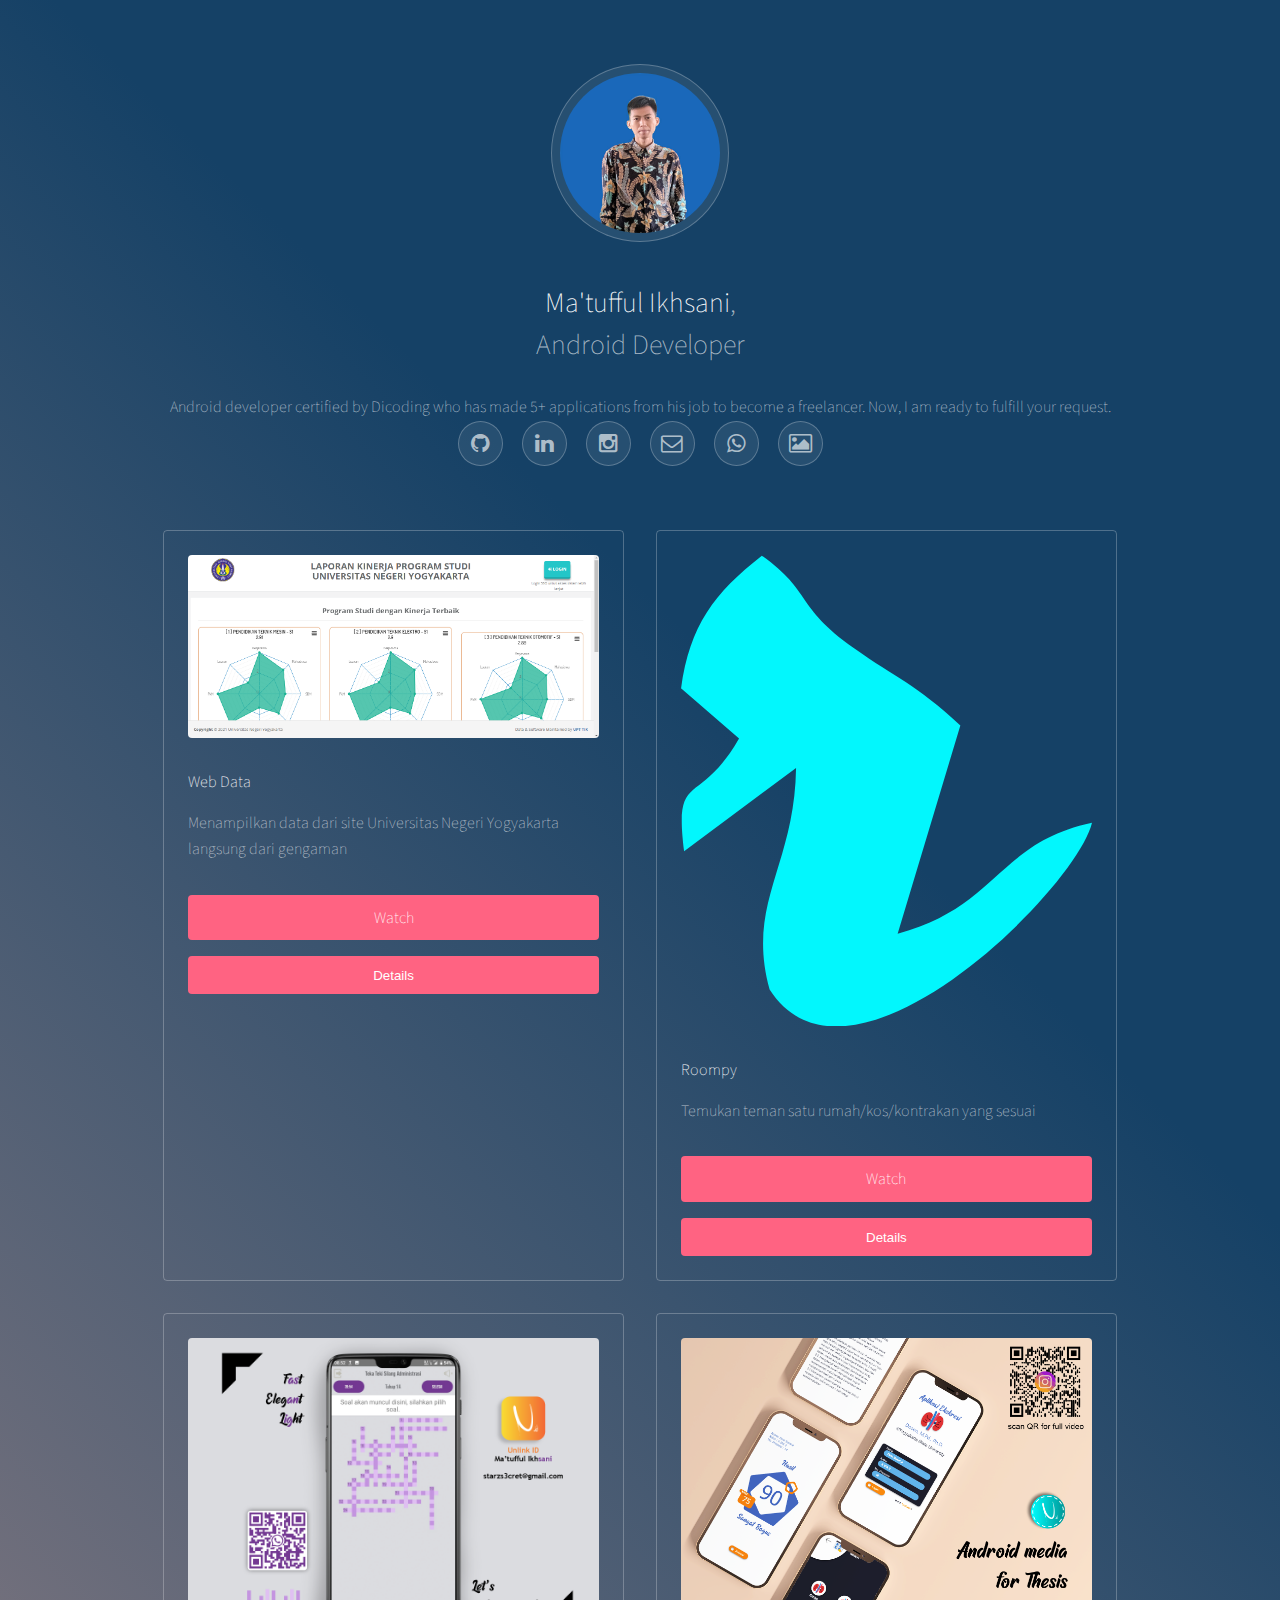
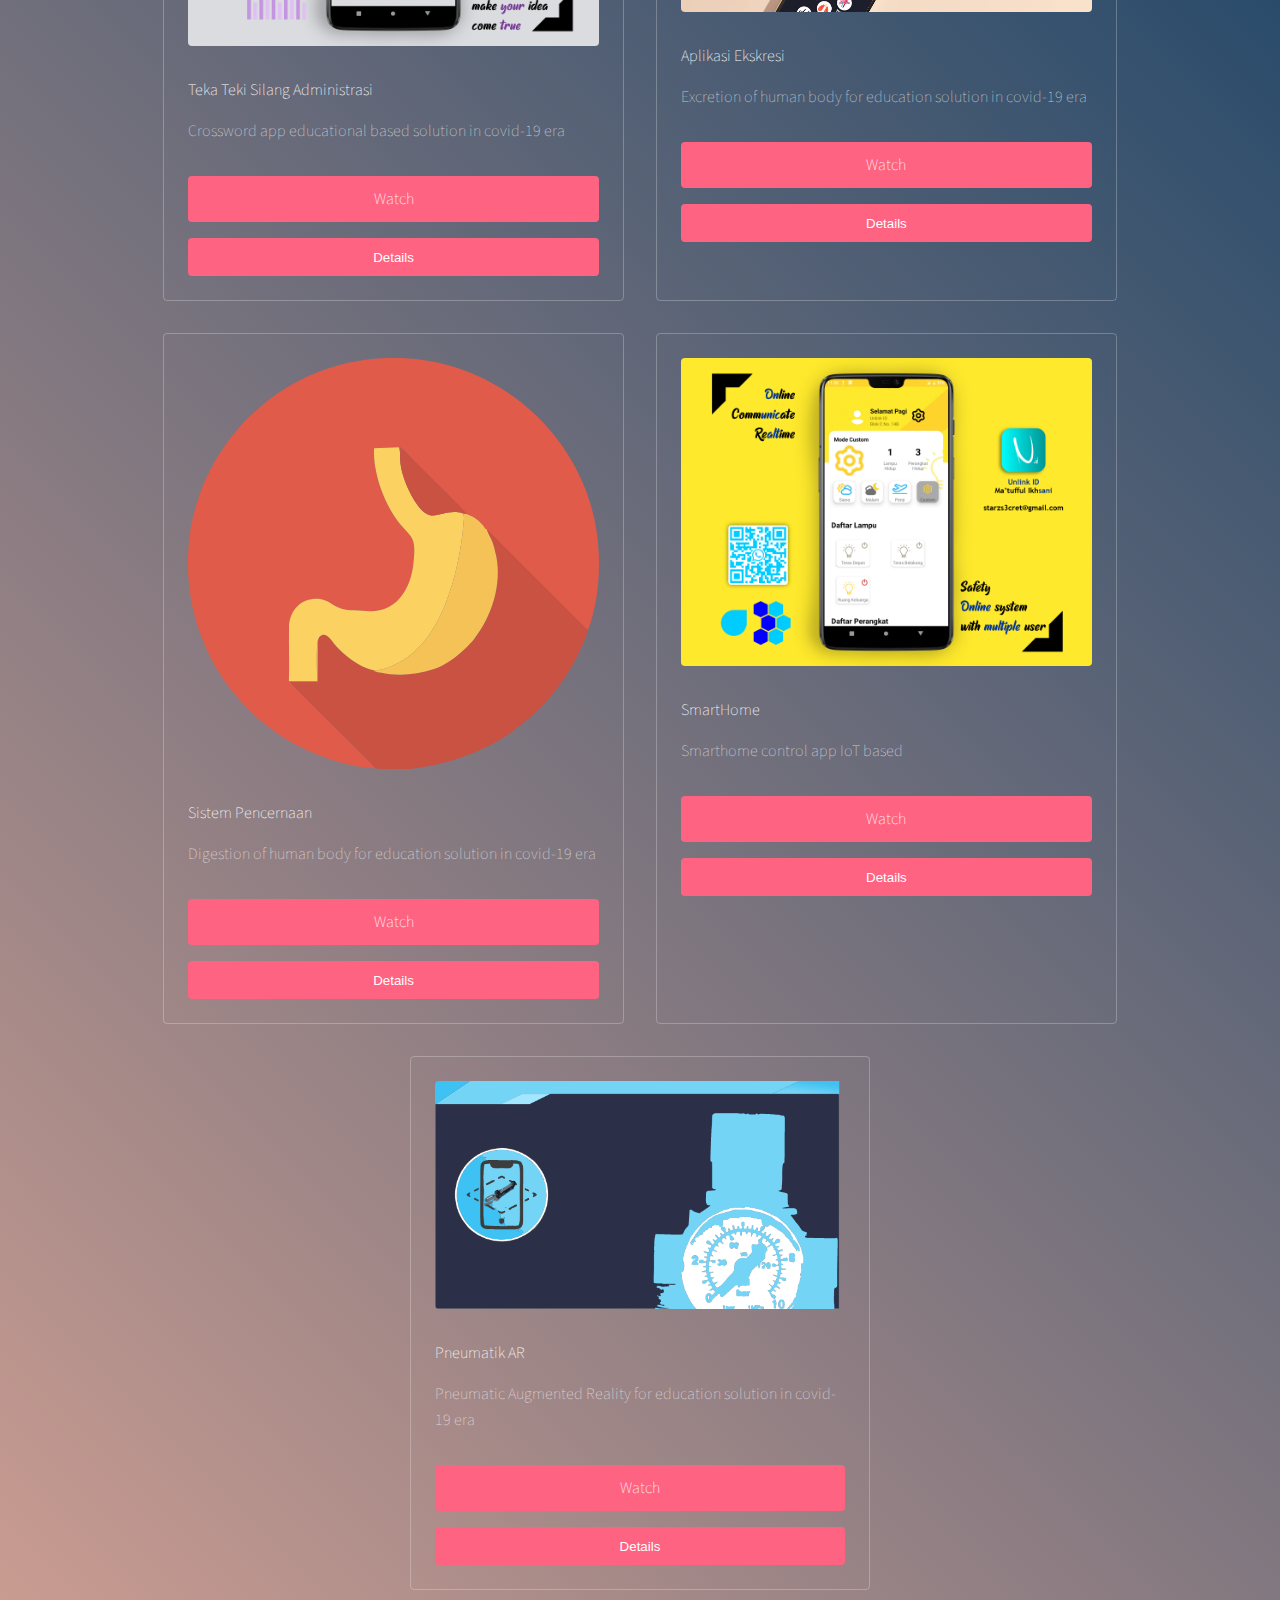
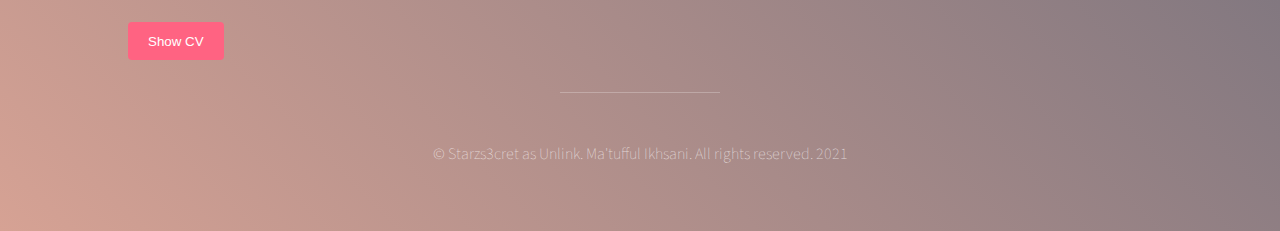
==== index.html @ 33ff6e1d "add baperekraf participation" ====
<!DOCTYPE HTML>
<!--
	Visualize by TEMPLATED
	templated.co @templatedco
	Released for free under the Creative Commons Attribution 3.0 license (templated.co/license)
-->
<html>

<head>
	<title>Ma'tufful Ikhsani as Unlink Android Developer</title>
	<meta charset="utf-8" />
	<meta name="viewport" content="width=device-width, initial-scale=1" />
	<link rel="stylesheet" href="assets/css/main.css" />
	<link rel="shortcut icon" type="image/x-icon" href="unlink.ico">
</head>

<body>

	<!-- Wrapper -->
	<div id="wrapper">

		<!-- Header -->
		<header id="header">
			<span class="avatar"><img src="images/avatar.jpg" alt="" /></span>
			<h1><strong>Ma'tufful Ikhsani</strong>, <br />Android Developer</h1>
			<p1> Android developer certified by Dicoding who has made 5+ applications
				from his job to become a freelancer.
				Now, I am ready to fulfill your request.</p1>
			<ul class="icons">
				<li><a href="https://github.com/starzs3cret" class="icon style2 fa-github"><span
							class="label">Twitter</span></a></li>
				<li><a href="https://www.linkedin.com/in/sunnyzip/" class="icon style2 fa-linkedin"><span
							class="label">Facebook</span></a></li>
				<li><a href="https://www.instagram.com/sunny.zip" class="icon style2 fa-instagram"><span
							class="label">Instagram</span></a></li>

				<li><a href="mailto:starzs3cret@gmail.com" class="icon style2 fa-envelope-o"><span
							class="label">Email</span></a></li>
				<li><a href="https://wa.me/message/HJJHJCARJ4R4P1" class="icon style2 fa-whatsapp"><span
							class="label">Whatsapp</span></a></li>
				<li><a href="#showcv" class="icon style2 fa-photo"><span class="label">CV</span></a></li>
			</ul>
		</header>

		<!-- Main -->
		<section id="main">

			<!-- Thumbnails please sort from latest first -->
			<section class="thumbnails">
				<!-- Six -->
				<div class="box">
					<a href="" class="image fit">
						<img src="apklist/images/webdata_home.png" alt="" /></a>
					<div class="inner">
						<h3>Web Data</h3>
						<p>Menampilkan data dari site Universitas Negeri Yogyakarta langsung dari gengaman
						</p>
						<a href="" class="button fit"
							data-poptrox="youtube,800x400">Watch</a>
						<button class="button fit" onclick="window.location.href='apklist/webdata.html'">Details</button>

					</div>
				</div>
				<!-- Six -->
				<div class="box">
					<a href="https://youtu.be/COoqGJcqcqs" class="image fit">
						<img src="apklist/images/roompy.svg" alt="" /></a>
					<div class="inner">
						<h3>Roompy</h3>
						<p>Temukan teman satu rumah/kos/kontrakan yang sesuai
						</p>
						<a href="https://youtu.be/COoqGJcqcqs" class="button fit"
							data-poptrox="youtube,800x400">Watch</a>
						<button class="button fit" onclick="window.location.href='apklist/roompy.html'">Details</button>

					</div>
				</div>
				<!-- One -->
				<div class="box">
					<a href="https://youtu.be/KKBUJ5gC-4s" class="image fit">
						<img src="apklist/images/tts01.png" alt="" /></a>
					<div class="inner">
						<h3>Teka Teki Silang Administrasi</h3>
						<p>Crossword app educational based
							solution in covid-19 era</p>
						<a href="https://youtu.be/KKBUJ5gC-4s" class="button fit"
							data-poptrox="youtube,800x400">Watch</a>
						<button class="button fit"
							onclick="window.location.href='apklist/tekatekisilang.html'">Details</button>

					</div>
				</div>
				<!-- Two -->
				<div class="box">
					<a href="https://youtu.be/PyaurBL5FdQ" class="image fit">
						<img src="apklist/images/gig_thesis1.png" alt="" /></a>
					<div class="inner">
						<h3>Aplikasi Ekskresi</h3>
						<p>Excretion of human body for education
							solution in covid-19 era</p>
						<a href="https://youtu.be/PyaurBL5FdQ" class="button fit"
							data-poptrox="youtube,800x400">Watch</a>
						<button class="button fit"
							onclick="window.location.href='apklist/eksresi.html'">Details</button>

					</div>
				</div>
				<!-- Three -->
				<div class="box">
					<a href="https://youtu.be/znIucYWxmKU" class="image fit">
						<img src="apklist/images/s1.svg" alt="" /></a>
					<div class="inner">
						<h3>Sistem Pencernaan</h3>
						<p>Digestion of human body for education
							solution in covid-19 era</p>
						<a href="https://youtu.be/znIucYWxmKU" class="button fit"
							data-poptrox="youtube,800x400">Watch</a>
						<button class="button fit"
							onclick="window.location.href='apklist/digestion.html'">Details</button>

					</div>
				</div>
				<!-- Four -->
				<div class="box">
					<a href="https://youtu.be/qBLRXJDkE-4" class="image fit">
						<img src="apklist/images/GIG_fiver3.png" alt="" /></a>
					<div class="inner">
						<h3>SmartHome</h3>
						<p>Smarthome control app IoT based
						</p>
						<a href="https://youtu.be/qBLRXJDkE-4" class="button fit"
							data-poptrox="youtube,800x400">Watch</a>
						<button class="button fit"
							onclick="window.location.href='apklist/smarthome.html'">Details</button>

					</div>
				</div>
				<!-- Five -->
				<div class="box">
					<a href="https://youtu.be/COoqGJcqcqs" class="image fit">
						<img src="apklist/images/player.png" alt="" /></a>
					<div class="inner">
						<h3>Pneumatik AR</h3>
						<p>Pneumatic Augmented Reality for education
							solution in covid-19 era
						</p>
						<a href="https://youtu.be/COoqGJcqcqs" class="button fit"
							data-poptrox="youtube,800x400">Watch</a>
						<button class="button fit"
							onclick="window.location.href='apklist/pneumatikar.html'">Details</button>

					</div>
				</div>
				


			</section>




			<!-- cv -->
			<section>


				<button id="showcv" style="align-self: center;" onclick="myFunction()">Show CV</button>


				<div class="box" id="myDIV" style="display: none;">
					<h3>Resume/CV</h3>
					<a href="images/sertifikat/cv_old_paper3.1.jpg" class="image fit">
						<img src="images/sertifikat/cv_old_paper3.1.jpg" alt="" /></a>
					<h3>Certificate Android Developer</h3>
					<section class="thumbnails">
						<div class="box">
							<a href="images/sertifikat/sertifikat2.jpg" class="image fit">
								<img src="images/sertifikat/sertifikat2.jpg" alt="" /></a>
						</div>
						<div class="box">
							<a href="images/sertifikat/sertifikat1.jpg" class="image fit">
								<img src="images/sertifikat/sertifikat1.jpg" alt="" /></a>
						</div>
						<div class="box">
							<a href="images/sertifikat/sertifikat_course_135_514585_150121144347.jpg" class="image fit">
								<img src="images/sertifikat/sertifikat_course_135_514585_150121144347.jpg" alt="" /></a>
						</div>
					</section>
					<h3>Certificate Data Analysis</h3>
					<section class="thumbnails">

						<div class="box">
							<a href="images/sertifikat/certificate-DQLABDTWP1QTFHVH.jpg" class="image fit">
								<img src="images/sertifikat/certificate-DQLABDTWP1QTFHVH.jpg" alt="" /></a>
						</div>
						<div class="box">
							<a href="images/sertifikat/certificate-DQLABDVIZ2DIGQGK.jpg" class="image fit">
								<img src="images/sertifikat/certificate-DQLABDVIZ2DIGQGK.jpg" alt="" /></a>
						</div>
						<div class="box">
							<a href="images/sertifikat/certificate-DQLABDVIZ2TBSNMS.jpg" class="image fit">
								<img src="images/sertifikat/certificate-DQLABDVIZ2TBSNMS.jpg" alt="" /></a>
						</div>
						<div class="box">
							<a href="images/sertifikat/certificate-DQLABDVIZ2VDSAPF.jpg" class="image fit">
								<img src="images/sertifikat/certificate-DQLABDVIZ2VDSAPF.jpg" alt="" /></a>
						</div>
						<div class="box">
							<a href="images/sertifikat/certificate-DQLABINTP1DPKVPA.jpg" class="image fit">
								<img src="images/sertifikat/certificate-DQLABINTP1DPKVPA.jpg" alt="" /></a>
						</div>
						<div class="box">
							<a href="images/sertifikat/certificate-DQLABINTP1EAAKLP.jpg" class="image fit">
								<img src="images/sertifikat/certificate-DQLABINTP1EAAKLP.jpg" alt="" /></a>
						</div>
						<div class="box">
							<a href="images/sertifikat/certificate-DQLABINTP1GAOEQC.jpg" class="image fit">
								<img src="images/sertifikat/certificate-DQLABINTP1GAOEQC.jpg" alt="" /></a>
						</div>
						<div class="box">
							<a href="images/sertifikat/certificate-DQLABINTP1HUKRJC.jpg" class="image fit">
								<img src="images/sertifikat/certificate-DQLABINTP1HUKRJC.jpg" alt="" /></a>
						</div>
						<div class="box">
							<a href="images/sertifikat/certificate-DQLABINTP1IISCCI.jpg" class="image fit">
								<img src="images/sertifikat/certificate-DQLABINTP1IISCCI.jpg" alt="" /></a>
						</div>
						<div class="box">
							<a href="images/sertifikat/certificate-DQLABINTP1STEIWC.jpg" class="image fit">
								<img src="images/sertifikat/certificate-DQLABINTP1STEIWC.jpg" alt="" /></a>
						</div>
						<div class="box">
							<a href="images/sertifikat/certificate-DQLABINTP1SVGRNT.jpg" class="image fit">
								<img src="images/sertifikat/certificate-DQLABINTP1SVGRNT.jpg" alt="" /></a>
						</div>

					</section>
					<h3>Another Certificate</h3>
					<section class="thumbnails">
						<div class="box">
							<a href="images/sertifikat/sertifikat_course_86_514585_040320004842.jpg" class="image fit">
								<img src="images/sertifikat/sertifikat_course_86_514585_040320004842.jpg" alt="" /></a>
						</div>
						<div class="box">
							<a href="images/sertifikat/Certificate NDSC Beginner _2208-2208.jpg" class="image fit">
							<img src="images/sertifikat/Certificate NDSC Beginner _2208-2208.jpg" alt="" /></a>
						</div>
						<div class="box">
							<a href="images/sertifikat/Baparekraf Developer Day 2021 Certificate.jpg" class="image fit">
							<img src="images/sertifikat/Baparekraf Developer Day 2021 Certificate.jpg" alt="" /></a>
						</div>
					</section>
				</div>
			</section>


		</section>
		
		<!-- Footer -->
		<footer id="footer">
			<p>&copy; Starzs3cret as Unlink. Ma'tufful Ikhsani. All rights reserved. 2021</p>
		</footer>

	</div>

	<!-- Scripts -->
	<script src="assets/js/jquery.min.js"></script>
	<script src="assets/js/jquery.poptrox.min.js"></script>
	<script src="assets/js/skel.min.js"></script>
	<script src="assets/js/main.js"></script>

</body>

</html>
---- assets/css/main.css ----
@charset "UTF-8";
@import url(font-awesome.min.css);
@import url("http://fonts.googleapis.com/css?family=Source+Sans+Pro:200");

/*
	Visualize by TEMPLATED
	templated.co @templatedco
	Released for free under the Creative Commons Attribution 3.0 license (templated.co/license)
*/

/* Reset */

	html, body, div, span, applet, object, iframe, h1, h2, h3, h4, h5, h6, p, blockquote, pre, a, abbr, acronym, address, big, cite, code, del, dfn, em, img, ins, kbd, q, s, samp, small, strike, strong, sub, sup, tt, var, b, u, i, center, dl, dt, dd, ol, ul, li, fieldset, form, label, legend, table, caption, tbody, tfoot, thead, tr, th, td, article, aside, canvas, details, embed, figure, figcaption, footer, header, hgroup, menu, nav, output, ruby, section, summary, time, mark, audio, video {
		margin: 0;
		padding: 0;
		border: 0;
		font-size: 100%;
		font: inherit;
		vertical-align: baseline;
	}

	article, aside, details, figcaption, figure, footer, header, hgroup, menu, nav, section {
		display: block;
	}

	body {
		line-height: 1;
	}

	ol, ul {
		list-style: none;
	}

	blockquote, q {
		quotes: none;
	}

	blockquote:before, blockquote:after, q:before, q:after {
		content: '';
		content: none;
	}

	table {
		border-collapse: collapse;
		border-spacing: 0;
	}

	body {
		-webkit-text-size-adjust: none;
	}

/* Box Model */

	*, *:before, *:after {
		-moz-box-sizing: border-box;
		-webkit-box-sizing: border-box;
		box-sizing: border-box;
	}

/* Grid */

	.row {
		border-bottom: solid 1px transparent;
		-moz-box-sizing: border-box;
		-webkit-box-sizing: border-box;
		box-sizing: border-box;
	}

	.row > * {
		float: left;
		-moz-box-sizing: border-box;
		-webkit-box-sizing: border-box;
		box-sizing: border-box;
	}

	.row:after, .row:before {
		content: '';
		display: block;
		clear: both;
		height: 0;
	}

	.row.uniform > * > :first-child {
		margin-top: 0;
	}

	.row.uniform > * > :last-child {
		margin-bottom: 0;
	}

	.row.\30 \25 > * {
		padding: 0 0 0 0em;
	}

	.row.\30 \25 {
		margin: 0 0 -1px 0em;
	}

	.row.uniform.\30 \25 > * {
		padding: 0em 0 0 0em;
	}

	.row.uniform.\30 \25 {
		margin: 0em 0 -1px 0em;
	}

	.row > * {
		padding: 0 0 0 2em;
	}

	.row {
		margin: 0 0 -1px -2em;
	}

	.row.uniform > * {
		padding: 2em 0 0 2em;
	}

	.row.uniform {
		margin: -2em 0 -1px -2em;
	}

	.row.\32 00\25 > * {
		padding: 0 0 0 4em;
	}

	.row.\32 00\25 {
		margin: 0 0 -1px -4em;
	}

	.row.uniform.\32 00\25 > * {
		padding: 4em 0 0 4em;
	}

	.row.uniform.\32 00\25 {
		margin: -4em 0 -1px -4em;
	}

	.row.\31 50\25 > * {
		padding: 0 0 0 3em;
	}

	.row.\31 50\25 {
		margin: 0 0 -1px -3em;
	}

	.row.uniform.\31 50\25 > * {
		padding: 3em 0 0 3em;
	}

	.row.uniform.\31 50\25 {
		margin: -3em 0 -1px -3em;
	}

	.row.\35 0\25 > * {
		padding: 0 0 0 1em;
	}

	.row.\35 0\25 {
		margin: 0 0 -1px -1em;
	}

	.row.uniform.\35 0\25 > * {
		padding: 1em 0 0 1em;
	}

	.row.uniform.\35 0\25 {
		margin: -1em 0 -1px -1em;
	}

	.row.\32 5\25 > * {
		padding: 0 0 0 0.5em;
	}

	.row.\32 5\25 {
		margin: 0 0 -1px -0.5em;
	}

	.row.uniform.\32 5\25 > * {
		padding: 0.5em 0 0 0.5em;
	}

	.row.uniform.\32 5\25 {
		margin: -0.5em 0 -1px -0.5em;
	}

	.\31 2u, .\31 2u\24 {
		width: 100%;
		clear: none;
		margin-left: 0;
	}

	.\31 1u, .\31 1u\24 {
		width: 91.6666666667%;
		clear: none;
		margin-left: 0;
	}

	.\31 0u, .\31 0u\24 {
		width: 83.3333333333%;
		clear: none;
		margin-left: 0;
	}

	.\39 u, .\39 u\24 {
		width: 75%;
		clear: none;
		margin-left: 0;
	}

	.\38 u, .\38 u\24 {
		width: 66.6666666667%;
		clear: none;
		margin-left: 0;
	}

	.\37 u, .\37 u\24 {
		width: 58.3333333333%;
		clear: none;
		margin-left: 0;
	}

	.\36 u, .\36 u\24 {
		width: 50%;
		clear: none;
		margin-left: 0;
	}

	.\35 u, .\35 u\24 {
		width: 41.6666666667%;
		clear: none;
		margin-left: 0;
	}

	.\34 u, .\34 u\24 {
		width: 33.3333333333%;
		clear: none;
		margin-left: 0;
	}

	.\33 u, .\33 u\24 {
		width: 25%;
		clear: none;
		margin-left: 0;
	}

	.\32 u, .\32 u\24 {
		width: 16.6666666667%;
		clear: none;
		margin-left: 0;
	}

	.\31 u, .\31 u\24 {
		width: 8.3333333333%;
		clear: none;
		margin-left: 0;
	}

	.\31 2u\24 + *,
	.\31 1u\24 + *,
	.\31 0u\24 + *,
	.\39 u\24 + *,
	.\38 u\24 + *,
	.\37 u\24 + *,
	.\36 u\24 + *,
	.\35 u\24 + *,
	.\34 u\24 + *,
	.\33 u\24 + *,
	.\32 u\24 + *,
	.\31 u\24 + * {
		clear: left;
	}

	.\-11u {
		margin-left: 91.66667%;
	}

	.\-10u {
		margin-left: 83.33333%;
	}

	.\-9u {
		margin-left: 75%;
	}

	.\-8u {
		margin-left: 66.66667%;
	}

	.\-7u {
		margin-left: 58.33333%;
	}

	.\-6u {
		margin-left: 50%;
	}

	.\-5u {
		margin-left: 41.66667%;
	}

	.\-4u {
		margin-left: 33.33333%;
	}

	.\-3u {
		margin-left: 25%;
	}

	.\-2u {
		margin-left: 16.66667%;
	}

	.\-1u {
		margin-left: 8.33333%;
	}

	@media screen and (max-width: 1680px) {

		.row > * {
			padding: 0 0 0 2em;
		}

		.row {
			margin: 0 0 -1px -2em;
		}

		.row.uniform > * {
			padding: 2em 0 0 2em;
		}

		.row.uniform {
			margin: -2em 0 -1px -2em;
		}

		.row.\32 00\25 > * {
			padding: 0 0 0 4em;
		}

		.row.\32 00\25 {
			margin: 0 0 -1px -4em;
		}

		.row.uniform.\32 00\25 > * {
			padding: 4em 0 0 4em;
		}

		.row.uniform.\32 00\25 {
			margin: -4em 0 -1px -4em;
		}

		.row.\31 50\25 > * {
			padding: 0 0 0 3em;
		}

		.row.\31 50\25 {
			margin: 0 0 -1px -3em;
		}

		.row.uniform.\31 50\25 > * {
			padding: 3em 0 0 3em;
		}

		.row.uniform.\31 50\25 {
			margin: -3em 0 -1px -3em;
		}

		.row.\35 0\25 > * {
			padding: 0 0 0 1em;
		}

		.row.\35 0\25 {
			margin: 0 0 -1px -1em;
		}

		.row.uniform.\35 0\25 > * {
			padding: 1em 0 0 1em;
		}

		.row.uniform.\35 0\25 {
			margin: -1em 0 -1px -1em;
		}

		.row.\32 5\25 > * {
			padding: 0 0 0 0.5em;
		}

		.row.\32 5\25 {
			margin: 0 0 -1px -0.5em;
		}

		.row.uniform.\32 5\25 > * {
			padding: 0.5em 0 0 0.5em;
		}

		.row.uniform.\32 5\25 {
			margin: -0.5em 0 -1px -0.5em;
		}

		.\31 2u\28xlarge\29, .\31 2u\24\28xlarge\29 {
			width: 100%;
			clear: none;
			margin-left: 0;
		}

		.\31 1u\28xlarge\29, .\31 1u\24\28xlarge\29 {
			width: 91.6666666667%;
			clear: none;
			margin-left: 0;
		}

		.\31 0u\28xlarge\29, .\31 0u\24\28xlarge\29 {
			width: 83.3333333333%;
			clear: none;
			margin-left: 0;
		}

		.\39 u\28xlarge\29, .\39 u\24\28xlarge\29 {
			width: 75%;
			clear: none;
			margin-left: 0;
		}

		.\38 u\28xlarge\29, .\38 u\24\28xlarge\29 {
			width: 66.6666666667%;
			clear: none;
			margin-left: 0;
		}

		.\37 u\28xlarge\29, .\37 u\24\28xlarge\29 {
			width: 58.3333333333%;
			clear: none;
			margin-left: 0;
		}

		.\36 u\28xlarge\29, .\36 u\24\28xlarge\29 {
			width: 50%;
			clear: none;
			margin-left: 0;
		}

		.\35 u\28xlarge\29, .\35 u\24\28xlarge\29 {
			width: 41.6666666667%;
			clear: none;
			margin-left: 0;
		}

		.\34 u\28xlarge\29, .\34 u\24\28xlarge\29 {
			width: 33.3333333333%;
			clear: none;
			margin-left: 0;
		}

		.\33 u\28xlarge\29, .\33 u\24\28xlarge\29 {
			width: 25%;
			clear: none;
			margin-left: 0;
		}

		.\32 u\28xlarge\29, .\32 u\24\28xlarge\29 {
			width: 16.6666666667%;
			clear: none;
			margin-left: 0;
		}

		.\31 u\28xlarge\29, .\31 u\24\28xlarge\29 {
			width: 8.3333333333%;
			clear: none;
			margin-left: 0;
		}

		.\31 2u\24\28xlarge\29 + *,
		.\31 1u\24\28xlarge\29 + *,
		.\31 0u\24\28xlarge\29 + *,
		.\39 u\24\28xlarge\29 + *,
		.\38 u\24\28xlarge\29 + *,
		.\37 u\24\28xlarge\29 + *,
		.\36 u\24\28xlarge\29 + *,
		.\35 u\24\28xlarge\29 + *,
		.\34 u\24\28xlarge\29 + *,
		.\33 u\24\28xlarge\29 + *,
		.\32 u\24\28xlarge\29 + *,
		.\31 u\24\28xlarge\29 + * {
			clear: left;
		}

		.\-11u\28xlarge\29 {
			margin-left: 91.66667%;
		}

		.\-10u\28xlarge\29 {
			margin-left: 83.33333%;
		}

		.\-9u\28xlarge\29 {
			margin-left: 75%;
		}

		.\-8u\28xlarge\29 {
			margin-left: 66.66667%;
		}

		.\-7u\28xlarge\29 {
			margin-left: 58.33333%;
		}

		.\-6u\28xlarge\29 {
			margin-left: 50%;
		}

		.\-5u\28xlarge\29 {
			margin-left: 41.66667%;
		}

		.\-4u\28xlarge\29 {
			margin-left: 33.33333%;
		}

		.\-3u\28xlarge\29 {
			margin-left: 25%;
		}

		.\-2u\28xlarge\29 {
			margin-left: 16.66667%;
		}

		.\-1u\28xlarge\29 {
			margin-left: 8.33333%;
		}

	}

	@media screen and (max-width: 1280px) {

		.row > * {
			padding: 0 0 0 2em;
		}

		.row {
			margin: 0 0 -1px -2em;
		}

		.row.uniform > * {
			padding: 2em 0 0 2em;
		}

		.row.uniform {
			margin: -2em 0 -1px -2em;
		}

		.row.\32 00\25 > * {
			padding: 0 0 0 4em;
		}

		.row.\32 00\25 {
			margin: 0 0 -1px -4em;
		}

		.row.uniform.\32 00\25 > * {
			padding: 4em 0 0 4em;
		}

		.row.uniform.\32 00\25 {
			margin: -4em 0 -1px -4em;
		}

		.row.\31 50\25 > * {
			padding: 0 0 0 3em;
		}

		.row.\31 50\25 {
			margin: 0 0 -1px -3em;
		}

		.row.uniform.\31 50\25 > * {
			padding: 3em 0 0 3em;
		}

		.row.uniform.\31 50\25 {
			margin: -3em 0 -1px -3em;
		}

		.row.\35 0\25 > * {
			padding: 0 0 0 1em;
		}

		.row.\35 0\25 {
			margin: 0 0 -1px -1em;
		}

		.row.uniform.\35 0\25 > * {
			padding: 1em 0 0 1em;
		}

		.row.uniform.\35 0\25 {
			margin: -1em 0 -1px -1em;
		}

		.row.\32 5\25 > * {
			padding: 0 0 0 0.5em;
		}

		.row.\32 5\25 {
			margin: 0 0 -1px -0.5em;
		}

		.row.uniform.\32 5\25 > * {
			padding: 0.5em 0 0 0.5em;
		}

		.row.uniform.\32 5\25 {
			margin: -0.5em 0 -1px -0.5em;
		}

		.\31 2u\28large\29, .\31 2u\24\28large\29 {
			width: 100%;
			clear: none;
			margin-left: 0;
		}

		.\31 1u\28large\29, .\31 1u\24\28large\29 {
			width: 91.6666666667%;
			clear: none;
			margin-left: 0;
		}

		.\31 0u\28large\29, .\31 0u\24\28large\29 {
			width: 83.3333333333%;
			clear: none;
			margin-left: 0;
		}

		.\39 u\28large\29, .\39 u\24\28large\29 {
			width: 75%;
			clear: none;
			margin-left: 0;
		}

		.\38 u\28large\29, .\38 u\24\28large\29 {
			width: 66.6666666667%;
			clear: none;
			margin-left: 0;
		}

		.\37 u\28large\29, .\37 u\24\28large\29 {
			width: 58.3333333333%;
			clear: none;
			margin-left: 0;
		}

		.\36 u\28large\29, .\36 u\24\28large\29 {
			width: 50%;
			clear: none;
			margin-left: 0;
		}

		.\35 u\28large\29, .\35 u\24\28large\29 {
			width: 41.6666666667%;
			clear: none;
			margin-left: 0;
		}

		.\34 u\28large\29, .\34 u\24\28large\29 {
			width: 33.3333333333%;
			clear: none;
			margin-left: 0;
		}

		.\33 u\28large\29, .\33 u\24\28large\29 {
			width: 25%;
			clear: none;
			margin-left: 0;
		}

		.\32 u\28large\29, .\32 u\24\28large\29 {
			width: 16.6666666667%;
			clear: none;
			margin-left: 0;
		}

		.\31 u\28large\29, .\31 u\24\28large\29 {
			width: 8.3333333333%;
			clear: none;
			margin-left: 0;
		}

		.\31 2u\24\28large\29 + *,
		.\31 1u\24\28large\29 + *,
		.\31 0u\24\28large\29 + *,
		.\39 u\24\28large\29 + *,
		.\38 u\24\28large\29 + *,
		.\37 u\24\28large\29 + *,
		.\36 u\24\28large\29 + *,
		.\35 u\24\28large\29 + *,
		.\34 u\24\28large\29 + *,
		.\33 u\24\28large\29 + *,
		.\32 u\24\28large\29 + *,
		.\31 u\24\28large\29 + * {
			clear: left;
		}

		.\-11u\28large\29 {
			margin-left: 91.66667%;
		}

		.\-10u\28large\29 {
			margin-left: 83.33333%;
		}

		.\-9u\28large\29 {
			margin-left: 75%;
		}

		.\-8u\28large\29 {
			margin-left: 66.66667%;
		}

		.\-7u\28large\29 {
			margin-left: 58.33333%;
		}

		.\-6u\28large\29 {
			margin-left: 50%;
		}

		.\-5u\28large\29 {
			margin-left: 41.66667%;
		}

		.\-4u\28large\29 {
			margin-left: 33.33333%;
		}

		.\-3u\28large\29 {
			margin-left: 25%;
		}

		.\-2u\28large\29 {
			margin-left: 16.66667%;
		}

		.\-1u\28large\29 {
			margin-left: 8.33333%;
		}

	}

	@media screen and (max-width: 980px) {

		.row > * {
			padding: 0 0 0 2em;
		}

		.row {
			margin: 0 0 -1px -2em;
		}

		.row.uniform > * {
			padding: 2em 0 0 2em;
		}

		.row.uniform {
			margin: -2em 0 -1px -2em;
		}

		.row.\32 00\25 > * {
			padding: 0 0 0 4em;
		}

		.row.\32 00\25 {
			margin: 0 0 -1px -4em;
		}

		.row.uniform.\32 00\25 > * {
			padding: 4em 0 0 4em;
		}

		.row.uniform.\32 00\25 {
			margin: -4em 0 -1px -4em;
		}

		.row.\31 50\25 > * {
			padding: 0 0 0 3em;
		}

		.row.\31 50\25 {
			margin: 0 0 -1px -3em;
		}

		.row.uniform.\31 50\25 > * {
			padding: 3em 0 0 3em;
		}

		.row.uniform.\31 50\25 {
			margin: -3em 0 -1px -3em;
		}

		.row.\35 0\25 > * {
			padding: 0 0 0 1em;
		}

		.row.\35 0\25 {
			margin: 0 0 -1px -1em;
		}

		.row.uniform.\35 0\25 > * {
			padding: 1em 0 0 1em;
		}

		.row.uniform.\35 0\25 {
			margin: -1em 0 -1px -1em;
		}

		.row.\32 5\25 > * {
			padding: 0 0 0 0.5em;
		}

		.row.\32 5\25 {
			margin: 0 0 -1px -0.5em;
		}

		.row.uniform.\32 5\25 > * {
			padding: 0.5em 0 0 0.5em;
		}

		.row.uniform.\32 5\25 {
			margin: -0.5em 0 -1px -0.5em;
		}

		.\31 2u\28medium\29, .\31 2u\24\28medium\29 {
			width: 100%;
			clear: none;
			margin-left: 0;
		}

		.\31 1u\28medium\29, .\31 1u\24\28medium\29 {
			width: 91.6666666667%;
			clear: none;
			margin-left: 0;
		}

		.\31 0u\28medium\29, .\31 0u\24\28medium\29 {
			width: 83.3333333333%;
			clear: none;
			margin-left: 0;
		}

		.\39 u\28medium\29, .\39 u\24\28medium\29 {
			width: 75%;
			clear: none;
			margin-left: 0;
		}

		.\38 u\28medium\29, .\38 u\24\28medium\29 {
			width: 66.6666666667%;
			clear: none;
			margin-left: 0;
		}

		.\37 u\28medium\29, .\37 u\24\28medium\29 {
			width: 58.3333333333%;
			clear: none;
			margin-left: 0;
		}

		.\36 u\28medium\29, .\36 u\24\28medium\29 {
			width: 50%;
			clear: none;
			margin-left: 0;
		}

		.\35 u\28medium\29, .\35 u\24\28medium\29 {
			width: 41.6666666667%;
			clear: none;
			margin-left: 0;
		}

		.\34 u\28medium\29, .\34 u\24\28medium\29 {
			width: 33.3333333333%;
			clear: none;
			margin-left: 0;
		}

		.\33 u\28medium\29, .\33 u\24\28medium\29 {
			width: 25%;
			clear: none;
			margin-left: 0;
		}

		.\32 u\28medium\29, .\32 u\24\28medium\29 {
			width: 16.6666666667%;
			clear: none;
			margin-left: 0;
		}

		.\31 u\28medium\29, .\31 u\24\28medium\29 {
			width: 8.3333333333%;
			clear: none;
			margin-left: 0;
		}

		.\31 2u\24\28medium\29 + *,
		.\31 1u\24\28medium\29 + *,
		.\31 0u\24\28medium\29 + *,
		.\39 u\24\28medium\29 + *,
		.\38 u\24\28medium\29 + *,
		.\37 u\24\28medium\29 + *,
		.\36 u\24\28medium\29 + *,
		.\35 u\24\28medium\29 + *,
		.\34 u\24\28medium\29 + *,
		.\33 u\24\28medium\29 + *,
		.\32 u\24\28medium\29 + *,
		.\31 u\24\28medium\29 + * {
			clear: left;
		}

		.\-11u\28medium\29 {
			margin-left: 91.66667%;
		}

		.\-10u\28medium\29 {
			margin-left: 83.33333%;
		}

		.\-9u\28medium\29 {
			margin-left: 75%;
		}

		.\-8u\28medium\29 {
			margin-left: 66.66667%;
		}

		.\-7u\28medium\29 {
			margin-left: 58.33333%;
		}

		.\-6u\28medium\29 {
			margin-left: 50%;
		}

		.\-5u\28medium\29 {
			margin-left: 41.66667%;
		}

		.\-4u\28medium\29 {
			margin-left: 33.33333%;
		}

		.\-3u\28medium\29 {
			margin-left: 25%;
		}

		.\-2u\28medium\29 {
			margin-left: 16.66667%;
		}

		.\-1u\28medium\29 {
			margin-left: 8.33333%;
		}

	}

	@media screen and (max-width: 736px) {

		.row > * {
			padding: 0 0 0 2em;
		}

		.row {
			margin: 0 0 -1px -2em;
		}

		.row.uniform > * {
			padding: 2em 0 0 2em;
		}

		.row.uniform {
			margin: -2em 0 -1px -2em;
		}

		.row.\32 00\25 > * {
			padding: 0 0 0 4em;
		}

		.row.\32 00\25 {
			margin: 0 0 -1px -4em;
		}

		.row.uniform.\32 00\25 > * {
			padding: 4em 0 0 4em;
		}

		.row.uniform.\32 00\25 {
			margin: -4em 0 -1px -4em;
		}

		.row.\31 50\25 > * {
			padding: 0 0 0 3em;
		}

		.row.\31 50\25 {
			margin: 0 0 -1px -3em;
		}

		.row.uniform.\31 50\25 > * {
			padding: 3em 0 0 3em;
		}

		.row.uniform.\31 50\25 {
			margin: -3em 0 -1px -3em;
		}

		.row.\35 0\25 > * {
			padding: 0 0 0 1em;
		}

		.row.\35 0\25 {
			margin: 0 0 -1px -1em;
		}

		.row.uniform.\35 0\25 > * {
			padding: 1em 0 0 1em;
		}

		.row.uniform.\35 0\25 {
			margin: -1em 0 -1px -1em;
		}

		.row.\32 5\25 > * {
			padding: 0 0 0 0.5em;
		}

		.row.\32 5\25 {
			margin: 0 0 -1px -0.5em;
		}

		.row.uniform.\32 5\25 > * {
			padding: 0.5em 0 0 0.5em;
		}

		.row.uniform.\32 5\25 {
			margin: -0.5em 0 -1px -0.5em;
		}

		.\31 2u\28small\29, .\31 2u\24\28small\29 {
			width: 100%;
			clear: none;
			margin-left: 0;
		}

		.\31 1u\28small\29, .\31 1u\24\28small\29 {
			width: 91.6666666667%;
			clear: none;
			margin-left: 0;
		}

		.\31 0u\28small\29, .\31 0u\24\28small\29 {
			width: 83.3333333333%;
			clear: none;
			margin-left: 0;
		}

		.\39 u\28small\29, .\39 u\24\28small\29 {
			width: 75%;
			clear: none;
			margin-left: 0;
		}

		.\38 u\28small\29, .\38 u\24\28small\29 {
			width: 66.6666666667%;
			clear: none;
			margin-left: 0;
		}

		.\37 u\28small\29, .\37 u\24\28small\29 {
			width: 58.3333333333%;
			clear: none;
			margin-left: 0;
		}

		.\36 u\28small\29, .\36 u\24\28small\29 {
			width: 50%;
			clear: none;
			margin-left: 0;
		}

		.\35 u\28small\29, .\35 u\24\28small\29 {
			width: 41.6666666667%;
			clear: none;
			margin-left: 0;
		}

		.\34 u\28small\29, .\34 u\24\28small\29 {
			width: 33.3333333333%;
			clear: none;
			margin-left: 0;
		}

		.\33 u\28small\29, .\33 u\24\28small\29 {
			width: 25%;
			clear: none;
			margin-left: 0;
		}

		.\32 u\28small\29, .\32 u\24\28small\29 {
			width: 16.6666666667%;
			clear: none;
			margin-left: 0;
		}

		.\31 u\28small\29, .\31 u\24\28small\29 {
			width: 8.3333333333%;
			clear: none;
			margin-left: 0;
		}

		.\31 2u\24\28small\29 + *,
		.\31 1u\24\28small\29 + *,
		.\31 0u\24\28small\29 + *,
		.\39 u\24\28small\29 + *,
		.\38 u\24\28small\29 + *,
		.\37 u\24\28small\29 + *,
		.\36 u\24\28small\29 + *,
		.\35 u\24\28small\29 + *,
		.\34 u\24\28small\29 + *,
		.\33 u\24\28small\29 + *,
		.\32 u\24\28small\29 + *,
		.\31 u\24\28small\29 + * {
			clear: left;
		}

		.\-11u\28small\29 {
			margin-left: 91.66667%;
		}

		.\-10u\28small\29 {
			margin-left: 83.33333%;
		}

		.\-9u\28small\29 {
			margin-left: 75%;
		}

		.\-8u\28small\29 {
			margin-left: 66.66667%;
		}

		.\-7u\28small\29 {
			margin-left: 58.33333%;
		}

		.\-6u\28small\29 {
			margin-left: 50%;
		}

		.\-5u\28small\29 {
			margin-left: 41.66667%;
		}

		.\-4u\28small\29 {
			margin-left: 33.33333%;
		}

		.\-3u\28small\29 {
			margin-left: 25%;
		}

		.\-2u\28small\29 {
			margin-left: 16.66667%;
		}

		.\-1u\28small\29 {
			margin-left: 8.33333%;
		}

	}

	@media screen and (max-width: 480px) {

		.row > * {
			padding: 0 0 0 2em;
		}

		.row {
			margin: 0 0 -1px -2em;
		}

		.row.uniform > * {
			padding: 2em 0 0 2em;
		}

		.row.uniform {
			margin: -2em 0 -1px -2em;
		}

		.row.\32 00\25 > * {
			padding: 0 0 0 4em;
		}

		.row.\32 00\25 {
			margin: 0 0 -1px -4em;
		}

		.row.uniform.\32 00\25 > * {
			padding: 4em 0 0 4em;
		}

		.row.uniform.\32 00\25 {
			margin: -4em 0 -1px -4em;
		}

		.row.\31 50\25 > * {
			padding: 0 0 0 3em;
		}

		.row.\31 50\25 {
			margin: 0 0 -1px -3em;
		}

		.row.uniform.\31 50\25 > * {
			padding: 3em 0 0 3em;
		}

		.row.uniform.\31 50\25 {
			margin: -3em 0 -1px -3em;
		}

		.row.\35 0\25 > * {
			padding: 0 0 0 1em;
		}

		.row.\35 0\25 {
			margin: 0 0 -1px -1em;
		}

		.row.uniform.\35 0\25 > * {
			padding: 1em 0 0 1em;
		}

		.row.uniform.\35 0\25 {
			margin: -1em 0 -1px -1em;
		}

		.row.\32 5\25 > * {
			padding: 0 0 0 0.5em;
		}

		.row.\32 5\25 {
			margin: 0 0 -1px -0.5em;
		}

		.row.uniform.\32 5\25 > * {
			padding: 0.5em 0 0 0.5em;
		}

		.row.uniform.\32 5\25 {
			margin: -0.5em 0 -1px -0.5em;
		}

		.\31 2u\28xsmall\29, .\31 2u\24\28xsmall\29 {
			width: 100%;
			clear: none;
			margin-left: 0;
		}

		.\31 1u\28xsmall\29, .\31 1u\24\28xsmall\29 {
			width: 91.6666666667%;
			clear: none;
			margin-left: 0;
		}

		.\31 0u\28xsmall\29, .\31 0u\24\28xsmall\29 {
			width: 83.3333333333%;
			clear: none;
			margin-left: 0;
		}

		.\39 u\28xsmall\29, .\39 u\24\28xsmall\29 {
			width: 75%;
			clear: none;
			margin-left: 0;
		}

		.\38 u\28xsmall\29, .\38 u\24\28xsmall\29 {
			width: 66.6666666667%;
			clear: none;
			margin-left: 0;
		}

		.\37 u\28xsmall\29, .\37 u\24\28xsmall\29 {
			width: 58.3333333333%;
			clear: none;
			margin-left: 0;
		}

		.\36 u\28xsmall\29, .\36 u\24\28xsmall\29 {
			width: 50%;
			clear: none;
			margin-left: 0;
		}

		.\35 u\28xsmall\29, .\35 u\24\28xsmall\29 {
			width: 41.6666666667%;
			clear: none;
			margin-left: 0;
		}

		.\34 u\28xsmall\29, .\34 u\24\28xsmall\29 {
			width: 33.3333333333%;
			clear: none;
			margin-left: 0;
		}

		.\33 u\28xsmall\29, .\33 u\24\28xsmall\29 {
			width: 25%;
			clear: none;
			margin-left: 0;
		}

		.\32 u\28xsmall\29, .\32 u\24\28xsmall\29 {
			width: 16.6666666667%;
			clear: none;
			margin-left: 0;
		}

		.\31 u\28xsmall\29, .\31 u\24\28xsmall\29 {
			width: 8.3333333333%;
			clear: none;
			margin-left: 0;
		}

		.\31 2u\24\28xsmall\29 + *,
		.\31 1u\24\28xsmall\29 + *,
		.\31 0u\24\28xsmall\29 + *,
		.\39 u\24\28xsmall\29 + *,
		.\38 u\24\28xsmall\29 + *,
		.\37 u\24\28xsmall\29 + *,
		.\36 u\24\28xsmall\29 + *,
		.\35 u\24\28xsmall\29 + *,
		.\34 u\24\28xsmall\29 + *,
		.\33 u\24\28xsmall\29 + *,
		.\32 u\24\28xsmall\29 + *,
		.\31 u\24\28xsmall\29 + * {
			clear: left;
		}

		.\-11u\28xsmall\29 {
			margin-left: 91.66667%;
		}

		.\-10u\28xsmall\29 {
			margin-left: 83.33333%;
		}

		.\-9u\28xsmall\29 {
			margin-left: 75%;
		}

		.\-8u\28xsmall\29 {
			margin-left: 66.66667%;
		}

		.\-7u\28xsmall\29 {
			margin-left: 58.33333%;
		}

		.\-6u\28xsmall\29 {
			margin-left: 50%;
		}

		.\-5u\28xsmall\29 {
			margin-left: 41.66667%;
		}

		.\-4u\28xsmall\29 {
			margin-left: 33.33333%;
		}

		.\-3u\28xsmall\29 {
			margin-left: 25%;
		}

		.\-2u\28xsmall\29 {
			margin-left: 16.66667%;
		}

		.\-1u\28xsmall\29 {
			margin-left: 8.33333%;
		}

	}

/* Basic */

	@-ms-viewport {
		width: device-width;
	}

	body {
		-ms-overflow-style: scrollbar;
	}

	@media screen and (max-width: 480px) {

		html, body {
			min-width: 320px;
		}

	}

	body {
		background-color:  rgb(214,162,148);
		background-image: linear-gradient(45deg, rgba(214,162,148,1) 0%, rgba(21,65,102,1) 74%);
		background-size: cover;
		background-position: top center;
	}

		body.is-loading *, body.is-loading *:before, body.is-loading *:after {
			-moz-animation: none !important;
			-webkit-animation: none !important;
			-ms-animation: none !important;
			animation: none !important;
			-moz-transition: none !important;
			-webkit-transition: none !important;
			-ms-transition: none !important;
			transition: none !important;
		}

/* Type */

	body, input, select, textarea {
		color: rgba(255, 255, 255, 0.65);
		font-family: "Source Sans Pro", Helvetica, sans-serif;
		font-size: 13pt;
		font-weight: 200;
		line-height: 1.65;
	}

		@media screen and (max-width: 1280px) {

			body, input, select, textarea {
				font-size: 12pt;
			}

		}

	a {
		color: inherit;
		text-decoration: none;
		border-bottom: dotted 1px rgba(255, 255, 255, 0.35);
		-moz-transition: border-bottom-color 0.2s ease-in-out, color 0.2s ease-in-out;
		-webkit-transition: border-bottom-color 0.2s ease-in-out, color 0.2s ease-in-out;
		-ms-transition: border-bottom-color 0.2s ease-in-out, color 0.2s ease-in-out;
		transition: border-bottom-color 0.2s ease-in-out, color 0.2s ease-in-out;
	}

		a:hover {
			color: #ffffff;
			border-bottom-color: transparent;
		}

	strong, b {
		color: #ffffff;
		font-weight: 200;
	}

	em, i {
		font-style: italic;
	}

	p {
		margin: 0 0 2em 0;
	}

	h1, h2, h3, h4, h5, h6 {
		color: #ffffff;
		font-weight: 200;
		line-height: 1.5;
		margin: 0 0 1em 0;
	}

		h1 a, h2 a, h3 a, h4 a, h5 a, h6 a {
			color: inherit;
			text-decoration: none;
		}

		@media screen and (max-width: 980px) {

			h1 br, h2 br, h3 br, h4 br, h5 br, h6 br {
				display: none;
			}

		}

	h1 {
		font-size: 1.75em;
	}

		@media screen and (max-width: 980px) {

			h1 {
				font-size: 1.5em;
			}

		}

		@media screen and (max-width: 736px) {

			h1 {
				font-size: 1.25em;
			}

		}

	h2 {
		font-size: 1.35em;
	}

		@media screen and (max-width: 736px) {

			h2 {
				font-size: 1em;
			}

		}

	h3 {
		font-size: 1em;
	}

	h4 {
		font-size: 1em;
	}

	h5 {
		font-size: 0.9em;
	}

	h6 {
		font-size: 0.7em;
	}

	sub {
		font-size: 0.8em;
		position: relative;
		top: 0.5em;
	}

	sup {
		font-size: 0.8em;
		position: relative;
		top: -0.5em;
	}

	blockquote {
		border-left: solid 4px rgba(255, 255, 255, 0.25);
		font-style: italic;
		margin: 0 0 2em 0;
		padding: 0.5em 0 0.5em 2em;
	}

	code {
		background: rgba(255, 255, 255, 0.075);
		border-radius: 4px;
		border: solid 1px rgba(255, 255, 255, 0.25);
		font-family: "Courier New", monospace;
		font-size: 0.9em;
		margin: 0 0.25em;
		padding: 0.25em 0.65em;
	}

	pre {
		-webkit-overflow-scrolling: touch;
		font-family: "Courier New", monospace;
		font-size: 0.9em;
		margin: 0 0 2em 0;
	}

		pre code {
			display: block;
			line-height: 1.75;
			padding: 1em 1.5em;
			overflow-x: auto;
		}

	hr {
		border: 0;
		border-bottom: solid 1px rgba(255, 255, 255, 0.25);
		margin: 2em 0;
	}

		hr.major {
			margin: 3em 0;
		}

	.align-left {
		text-align: left;
	}

	.align-center {
		text-align: center;
	}

	.align-right {
		text-align: right;
	}

/* Section/Article */

	section.special, article.special {
		text-align: center;
	}

	header p {
		color: rgba(255, 255, 255, 0.35);
		position: relative;
		margin: 0 0 1.5em 0;
	}

	header h2 + p {
		font-size: 1.25em;
		margin-top: -1em;
	}

	header h3 + p {
		font-size: 1.1em;
		margin-top: -0.8em;
	}

	header h4 + p,
	header h5 + p,
	header h6 + p {
		font-size: 0.9em;
		margin-top: -0.6em;
	}

/* Form */

	form {
		margin: 0 0 2em 0;
	}

	label {
		color: #ffffff;
		display: block;
		font-size: 0.9em;
		font-weight: 200;
		margin: 0 0 1em 0;
	}

	input[type="text"],
	input[type="password"],
	input[type="email"],
	input[type="tel"],
	select,
	textarea {
		-moz-appearance: none;
		-webkit-appearance: none;
		-ms-appearance: none;
		appearance: none;
		background: rgba(255, 255, 255, 0.075);
		border-radius: 4px;
		border: none;
		border: solid 1px rgba(255, 255, 255, 0.25);
		color: inherit;
		display: block;
		outline: 0;
		padding: 0 1em;
		text-decoration: none;
		width: 100%;
	}

		input[type="text"]:invalid,
		input[type="password"]:invalid,
		input[type="email"]:invalid,
		input[type="tel"]:invalid,
		select:invalid,
		textarea:invalid {
			box-shadow: none;
		}

		input[type="text"]:focus,
		input[type="password"]:focus,
		input[type="email"]:focus,
		input[type="tel"]:focus,
		select:focus,
		textarea:focus {
			border-color: #FF6382;
			box-shadow: 0 0 0 1px #FF6382;
		}

	.select-wrapper {
		text-decoration: none;
		display: block;
		position: relative;
	}

		.select-wrapper:before {
			content: "";
			-moz-osx-font-smoothing: grayscale;
			-webkit-font-smoothing: antialiased;
			font-family: FontAwesome;
			font-style: normal;
			font-weight: normal;
			text-transform: none !important;
		}

		.select-wrapper:before {
			color: rgba(255, 255, 255, 0.25);
			display: block;
			height: 2.75em;
			line-height: 2.75em;
			pointer-events: none;
			position: absolute;
			right: 0;
			text-align: center;
			top: 0;
			width: 2.75em;
		}

		.select-wrapper select::-ms-expand {
			display: none;
		}

	input[type="text"],
	input[type="password"],
	input[type="email"],
	select {
		height: 2.75em;
	}

	textarea {
		padding: 0.75em 1em;
	}

	input[type="checkbox"],
	input[type="radio"] {
		-moz-appearance: none;
		-webkit-appearance: none;
		-ms-appearance: none;
		appearance: none;
		display: block;
		float: left;
		margin-right: -2em;
		opacity: 0;
		width: 1em;
		z-index: -1;
	}

		input[type="checkbox"] + label,
		input[type="radio"] + label {
			text-decoration: none;
			color: rgba(255, 255, 255, 0.65);
			cursor: pointer;
			display: inline-block;
			font-size: 1em;
			font-weight: 200;
			padding-left: 2.4em;
			padding-right: 0.75em;
			position: relative;
		}

			input[type="checkbox"] + label:before,
			input[type="radio"] + label:before {
				-moz-osx-font-smoothing: grayscale;
				-webkit-font-smoothing: antialiased;
				font-family: FontAwesome;
				font-style: normal;
				font-weight: normal;
				text-transform: none !important;
			}

			input[type="checkbox"] + label:before,
			input[type="radio"] + label:before {
				background: rgba(255, 255, 255, 0.075);
				border-radius: 4px;
				border: solid 1px rgba(255, 255, 255, 0.25);
				content: '';
				display: inline-block;
				height: 1.65em;
				left: 0;
				line-height: 1.58125em;
				position: absolute;
				text-align: center;
				top: 0;
				width: 1.65em;
			}

		input[type="checkbox"]:checked + label:before,
		input[type="radio"]:checked + label:before {
			background: #FF6382;
			border-color: #FF6382;
			color: #ffffff;
			content: '\f00c';
		}

		input[type="checkbox"]:focus + label:before,
		input[type="radio"]:focus + label:before {
			border-color: #FF6382;
			box-shadow: 0 0 0 1px #FF6382;
		}

	input[type="checkbox"] + label:before {
		border-radius: 4px;
	}

	input[type="radio"] + label:before {
		border-radius: 100%;
	}

	::-webkit-input-placeholder {
		color: rgba(255, 255, 255, 0.35) !important;
		opacity: 1.0;
	}

	:-moz-placeholder {
		color: rgba(255, 255, 255, 0.35) !important;
		opacity: 1.0;
	}

	::-moz-placeholder {
		color: rgba(255, 255, 255, 0.35) !important;
		opacity: 1.0;
	}

	:-ms-input-placeholder {
		color: rgba(255, 255, 255, 0.35) !important;
		opacity: 1.0;
	}

	.formerize-placeholder {
		color: rgba(255, 255, 255, 0.35) !important;
		opacity: 1.0;
	}

/* Box */

	.box {
		border-radius: 4px;
		border: solid 1px rgba(255, 255, 255, 0.25);
		margin-bottom: 2em;
		padding: 1.5em;
	}

		.box > :last-child,
		.box > :last-child > :last-child,
		.box > :last-child > :last-child > :last-child {
			margin-bottom: 0;
		}

		.box.alt {
			border: 0;
			border-radius: 0;
			padding: 0;
		}

/* Icon */

	.icon {
		text-decoration: none;
		border-bottom: none;
		position: relative;
	}

		.icon:before {
			-moz-osx-font-smoothing: grayscale;
			-webkit-font-smoothing: antialiased;
			font-family: FontAwesome;
			font-style: normal;
			font-weight: normal;
			text-transform: none !important;
		}

		.icon > .label {
			display: none;
		}

		.icon.style2 {
			-moz-transition: all 0.2s ease;
			-webkit-transition: all 0.2s ease;
			-ms-transition: all 0.2s ease;
			transition: all 0.2s ease;
			border-radius: 100%;
			display: inline-block;
			padding: 0.5em;
			border: solid 1px rgba(255, 255, 255, 0.25);
			background-color: rgba(255, 255, 255, 0.075);
		}

			.icon.style2:before {
				display: block;
				width: 1.25em;
				height: 1.25em;
				line-height: 1.25em;
				font-size: 1.35em;
			}

			.icon.style2:hover {
				background-color: rgba(255, 255, 255, 0.25);
			}

			@media screen and (max-width: 736px) {

				.icon.style2:before {
					font-size: 1em;
				}

			}

/* Image */

	.image {
		border-radius: 4px;
		border: 0;
		display: inline-block;
		position: relative;
	}

		.image img {
			border-radius: 4px;
			display: block;
		}

		.image.left, .image.right {
			max-width: 40%;
		}

			.image.left img, .image.right img {
				width: 100%;
			}

		.image.left {
			float: left;
			padding: 0 1.5em 1em 0;
			top: 0.25em;
		}

		.image.right {
			float: right;
			padding: 0 0 1em 1.5em;
			top: 0.25em;
		}

		.image.fit {
			display: block;
			margin: 0 0 2em 0;
			width: 100%;
		}

			.image.fit img {
				width: 100%;
			}

		.image.main {
			display: block;
			margin: 0 0 3em 0;
			width: 100%;
		}

			.image.main img {
				width: 100%;
			}

/* List */

	ol {
		list-style: decimal;
		margin: 0 0 2em 0;
		padding-left: 1.25em;
	}

		ol li {
			padding-left: 0.25em;
		}

	ul {
		list-style: disc;
		margin: 0 0 2em 0;
		padding-left: 1em;
	}

		ul li {
			padding-left: 0.5em;
		}

		ul.alt {
			list-style: none;
			padding-left: 0;
		}

			ul.alt li {
				border-top: solid 1px rgba(255, 255, 255, 0.25);
				padding: 0.5em 0;
			}

				ul.alt li:first-child {
					border-top: 0;
					padding-top: 0;
				}

		ul.icons {
			cursor: default;
			list-style: none;
			padding-left: 0;
		}

			ul.icons li {
				display: inline-block;
				padding: 0 1em 0 0;
			}

				ul.icons li:last-child {
					padding-right: 0;
				}

		ul.actions {
			cursor: default;
			list-style: none;
			padding-left: 0;
		}

			ul.actions li {
				display: inline-block;
				padding: 0 1em 0 0;
				vertical-align: middle;
			}

				ul.actions li:last-child {
					padding-right: 0;
				}

			ul.actions.small li {
				padding: 0 0.5em 0 0;
			}

			ul.actions.vertical li {
				display: block;
				padding: 1em 0 0 0;
			}

				ul.actions.vertical li:first-child {
					padding-top: 0;
				}

				ul.actions.vertical li > * {
					margin-bottom: 0;
				}

			ul.actions.vertical.small li {
				padding: 0.5em 0 0 0;
			}

				ul.actions.vertical.small li:first-child {
					padding-top: 0;
				}

			ul.actions.fit {
				display: table;
				margin-left: -1em;
				padding: 0;
				table-layout: fixed;
				width: calc(100% + 1em);
			}

				ul.actions.fit li {
					display: table-cell;
					padding: 0 0 0 1em;
				}

					ul.actions.fit li > * {
						margin-bottom: 0;
					}

				ul.actions.fit.small {
					margin-left: -0.5em;
					width: calc(100% + 0.5em);
				}

					ul.actions.fit.small li {
						padding: 0 0 0 0.5em;
					}

			@media screen and (max-width: 480px) {

				ul.actions {
					margin: 0 0 2em 0;
				}

					ul.actions li {
						padding: 1em 0 0 0;
						display: block;
						text-align: center;
						width: 100%;
					}

						ul.actions li:first-child {
							padding-top: 0;
						}

						ul.actions li > * {
							width: 100%;
							margin: 0 !important;
						}

							ul.actions li > *.icon:before {
								margin-left: -2em;
							}

					ul.actions.small li {
						padding: 0.5em 0 0 0;
					}

						ul.actions.small li:first-child {
							padding-top: 0;
						}

			}

	dl {
		margin: 0 0 2em 0;
	}

		dl dt {
			display: block;
			font-weight: 200;
			margin: 0 0 1em 0;
		}

		dl dd {
			margin-left: 2em;
		}

/* Table */

	.table-wrapper {
		-webkit-overflow-scrolling: touch;
		overflow-x: auto;
	}

	table {
		margin: 0 0 2em 0;
		width: 100%;
	}

		table tbody tr {
			border: solid 1px rgba(255, 255, 255, 0.25);
			border-left: 0;
			border-right: 0;
		}

			table tbody tr:nth-child(2n + 1) {
				background-color: rgba(255, 255, 255, 0.075);
			}

		table td {
			padding: 0.75em 0.75em;
		}

		table th {
			color: #ffffff;
			font-size: 0.9em;
			font-weight: 200;
			padding: 0 0.75em 0.75em 0.75em;
			text-align: left;
		}

		table thead {
			border-bottom: solid 2px rgba(255, 255, 255, 0.25);
		}

		table tfoot {
			border-top: solid 2px rgba(255, 255, 255, 0.25);
		}

		table.alt {
			border-collapse: separate;
		}

			table.alt tbody tr td {
				border: solid 1px rgba(255, 255, 255, 0.25);
				border-left-width: 0;
				border-top-width: 0;
			}

				table.alt tbody tr td:first-child {
					border-left-width: 1px;
				}

			table.alt tbody tr:first-child td {
				border-top-width: 1px;
			}

			table.alt thead {
				border-bottom: 0;
			}

			table.alt tfoot {
				border-top: 0;
			}

/* Button */

	input[type="submit"],
	input[type="reset"],
	input[type="button"],
	button,
	.button {
		-moz-appearance: none;
		-webkit-appearance: none;
		-ms-appearance: none;
		appearance: none;
		-moz-transition: background-color 0.2s ease-in-out, color 0.2s ease-in-out;
		-webkit-transition: background-color 0.2s ease-in-out, color 0.2s ease-in-out;
		-ms-transition: background-color 0.2s ease-in-out, color 0.2s ease-in-out;
		transition: background-color 0.2s ease-in-out, color 0.2s ease-in-out;
		background-color: #FF6382;
		border-radius: 4px;
		border: 0;
		color: white;
		cursor: pointer;
		display: inline-block;
		font-weight: 200;
		height: 2.85em;
		line-height: 2.95em;
		padding: 0 1.5em;
		text-align: center;
		text-decoration: none;
		white-space: nowrap;
	}

		input[type="submit"]:hover,
		input[type="reset"]:hover,
		input[type="button"]:hover,
		button:hover,
		.button:hover {
			background-color: #ff7c96;
		}

		input[type="submit"]:active,
		input[type="reset"]:active,
		input[type="button"]:active,
		button:active,
		.button:active {
			background-color: #ff496e;
		}

		input[type="submit"].icon,
		input[type="reset"].icon,
		input[type="button"].icon,
		button.icon,
		.button.icon {
			padding-left: 1.35em;
		}

			input[type="submit"].icon:before,
			input[type="reset"].icon:before,
			input[type="button"].icon:before,
			button.icon:before,
			.button.icon:before {
				margin-right: 0.5em;
			}

		input[type="submit"].fit,
		input[type="reset"].fit,
		input[type="button"].fit,
		button.fit,
		.button.fit {
			display: block;
			margin: 0 0 1em 0;
			width: 100%;
		}

		input[type="submit"].small,
		input[type="reset"].small,
		input[type="button"].small,
		button.small,
		.button.small {
			font-size: 0.8em;
		}

		input[type="submit"].big,
		input[type="reset"].big,
		input[type="button"].big,
		button.big,
		.button.big {
			font-size: 1.35em;
		}

		input[type="submit"].alt,
		input[type="reset"].alt,
		input[type="button"].alt,
		button.alt,
		.button.alt {
			background-color: transparent;
			box-shadow: inset 0 0 0 2px rgba(255, 255, 255, 0.25);
			color: #ffffff !important;
		}

			input[type="submit"].alt:hover,
			input[type="reset"].alt:hover,
			input[type="button"].alt:hover,
			button.alt:hover,
			.button.alt:hover {
				background-color: rgba(255, 255, 255, 0.075);
			}

			input[type="submit"].alt:active,
			input[type="reset"].alt:active,
			input[type="button"].alt:active,
			button.alt:active,
			.button.alt:active {
				background-color: rgba(255, 0, 0, 0.2);
			}

			input[type="submit"].alt.icon:before,
			input[type="reset"].alt.icon:before,
			input[type="button"].alt.icon:before,
			button.alt.icon:before,
			.button.alt.icon:before {
				color: rgba(255, 255, 255, 0.35);
			}

		input[type="submit"].special,
		input[type="reset"].special,
		input[type="button"].special,
		button.special,
		.button.special {
			background-color: #FF6382;
			color: !important;
		}

			input[type="submit"].special:hover,
			input[type="reset"].special:hover,
			input[type="button"].special:hover,
			button.special:hover,
			.button.special:hover {
				background-color: #ff7c96;
			}

			input[type="submit"].special:active,
			input[type="reset"].special:active,
			input[type="button"].special:active,
			button.special:active,
			.button.special:active {
				background-color: #ff496e;
			}

		input[type="submit"].disabled, input[type="submit"]:disabled,
		input[type="reset"].disabled,
		input[type="reset"]:disabled,
		input[type="button"].disabled,
		input[type="button"]:disabled,
		button.disabled,
		button:disabled,
		.button.disabled,
		.button:disabled {
			background-color: rgba(255, 255, 255, 0.65) !important;
			box-shadow: inset 0 -0.15em 0 0 rgba(0, 0, 0, 0.15);
			color: #000 !important;
			cursor: default;
			opacity: 0.25;
		}

		@media screen and (max-width: 480px) {

			input[type="submit"],
			input[type="reset"],
			input[type="button"],
			button,
			.button {
				padding: 0;
			}

		}

	
/* Thumbnails */
.thumbnails {
	display: -moz-flex;
	display: -webkit-flex;
	display: -ms-flex;
	display: flex;
	-moz-align-items: stretch;
	-webkit-align-items: stretch;
	-ms-align-items: stretch;
	align-items: stretch;
	-moz-justify-content: center;
	-webkit-justify-content: center;
	-ms-justify-content: center;
	justify-content: center;
	-moz-flex-wrap: wrap;
	-webkit-flex-wrap: wrap;
	-ms-flex-wrap: wrap;
	flex-wrap: wrap;
}

	.thumbnails .box {
		margin: 0 1em 2em 1em;
		width: 30%;
	}

		@media screen and (max-width: 1280px) {

			.thumbnails .box {
				width: 45%;
			}

		}

		@media screen and (max-width: 736px) {

			.thumbnails .box {
				width: 100%;
			}

		}
	

/* Poptrox */

	.poptrox-popup {
		-moz-box-sizing: content-box;
		-webkit-box-sizing: content-box;
		-ms-box-sizing: content-box;
		box-sizing: content-box;
		background: rgba(255, 255, 255, 0.25);
		box-shadow: 0 0.5em 3em 0 rgba(0, 0, 0, 0.25);
		border-radius: 4px;
		overflow: hidden;
	}

		.poptrox-popup .closer {
			-moz-transition: opacity 0.2s ease-in-out;
			-webkit-transition: opacity 0.2s ease-in-out;
			-ms-transition: opacity 0.2s ease-in-out;
			transition: opacity 0.2s ease-in-out;
			text-decoration: none;
			position: absolute;
			top: 1em;
			right: 1em;
			z-index: 2;
			-webkit-tap-highlight-color: rgba(255, 255, 255, 0);
			white-space: nowrap;
			text-indent: 2.5em;
			overflow: hidden;
			width: 2.5em;
			height: 2.5em;
			display: block;
		}

			.poptrox-popup .closer:before {
				content: "";
				-moz-osx-font-smoothing: grayscale;
				-webkit-font-smoothing: antialiased;
				font-family: FontAwesome;
				font-style: normal;
				font-weight: normal;
				text-transform: none !important;
			}

			.poptrox-popup .closer:before {
				display: block;
				position: relative;
				text-indent: 0;
				border-radius: 100%;
				box-shadow: inset 0 0 0 1px #ffffff;
				color: #ffffff !important;
				width: 2.5em;
				height: 2.5em;
				line-height: 2.5em;
			}

		.poptrox-popup:hover .closer {
			opacity: 0.5;
		}

			.poptrox-popup:hover .closer:hover {
				opacity: 1.0;
			}

/* Wrapper */

	#wrapper {
		max-width: 68em;
		width: 100%;
		margin: 0 auto;
		padding: 0 2em;
		opacity: 1;
		filter: none;
		-moz-transition: opacity 1s ease, -moz-filter 1s ease;
		-webkit-transition: opacity 1s ease, -webkit-filter 1s ease;
		-ms-transition: opacity 1s ease, -ms-filter 1s ease;
		transition: opacity 1s ease, filter 1s ease;
	}

	body.is-loading #wrapper {
		opacity: 0;
		-moz-filter: blur(1px);
		-webkit-filter: blur(1px);
		-ms-filter: blur(1px);
		filter: blur(1px);
	}

	body.is-covered #wrapper {
		-moz-filter: blur(3px);
		-webkit-filter: blur(3px);
		-ms-filter: blur(3px);
		filter: blur(3px);
	}

/* Header */

	#header {
		text-align: center;
		padding: 6em 0 4em 0;
	}

		#header h1 {
			color: rgba(255, 255, 255, 0.65);
		}

		#header .avatar {
			border-radius: 100%;
			display: inline-block;
			margin: 0 0 2em 0;
			padding: 0.5em;
			border: solid 1px rgba(255, 255, 255, 0.25);
			background-color: rgba(255, 255, 255, 0.075);
		}

			#header .avatar img {
				border-radius: 100%;
				display: block;
				width: 10em;
			}

		@media screen and (max-width: 1280px) {

			#header {
				padding: 4em 0 2em 0;
			}

		}

/* Footer */

	#footer {
		text-align: center;
		padding: 4em 0 4em 0;
	}

		#footer:before {
			content: '';
			border-top: solid 1px rgba(255, 255, 255, 0.25);
			width: 10em;
			display: block;
			margin: 0 auto 3em auto;
		}

		@media screen and (max-width: 1280px) {

			#footer {
				padding: 2em 0 2em 0;
			}

		}
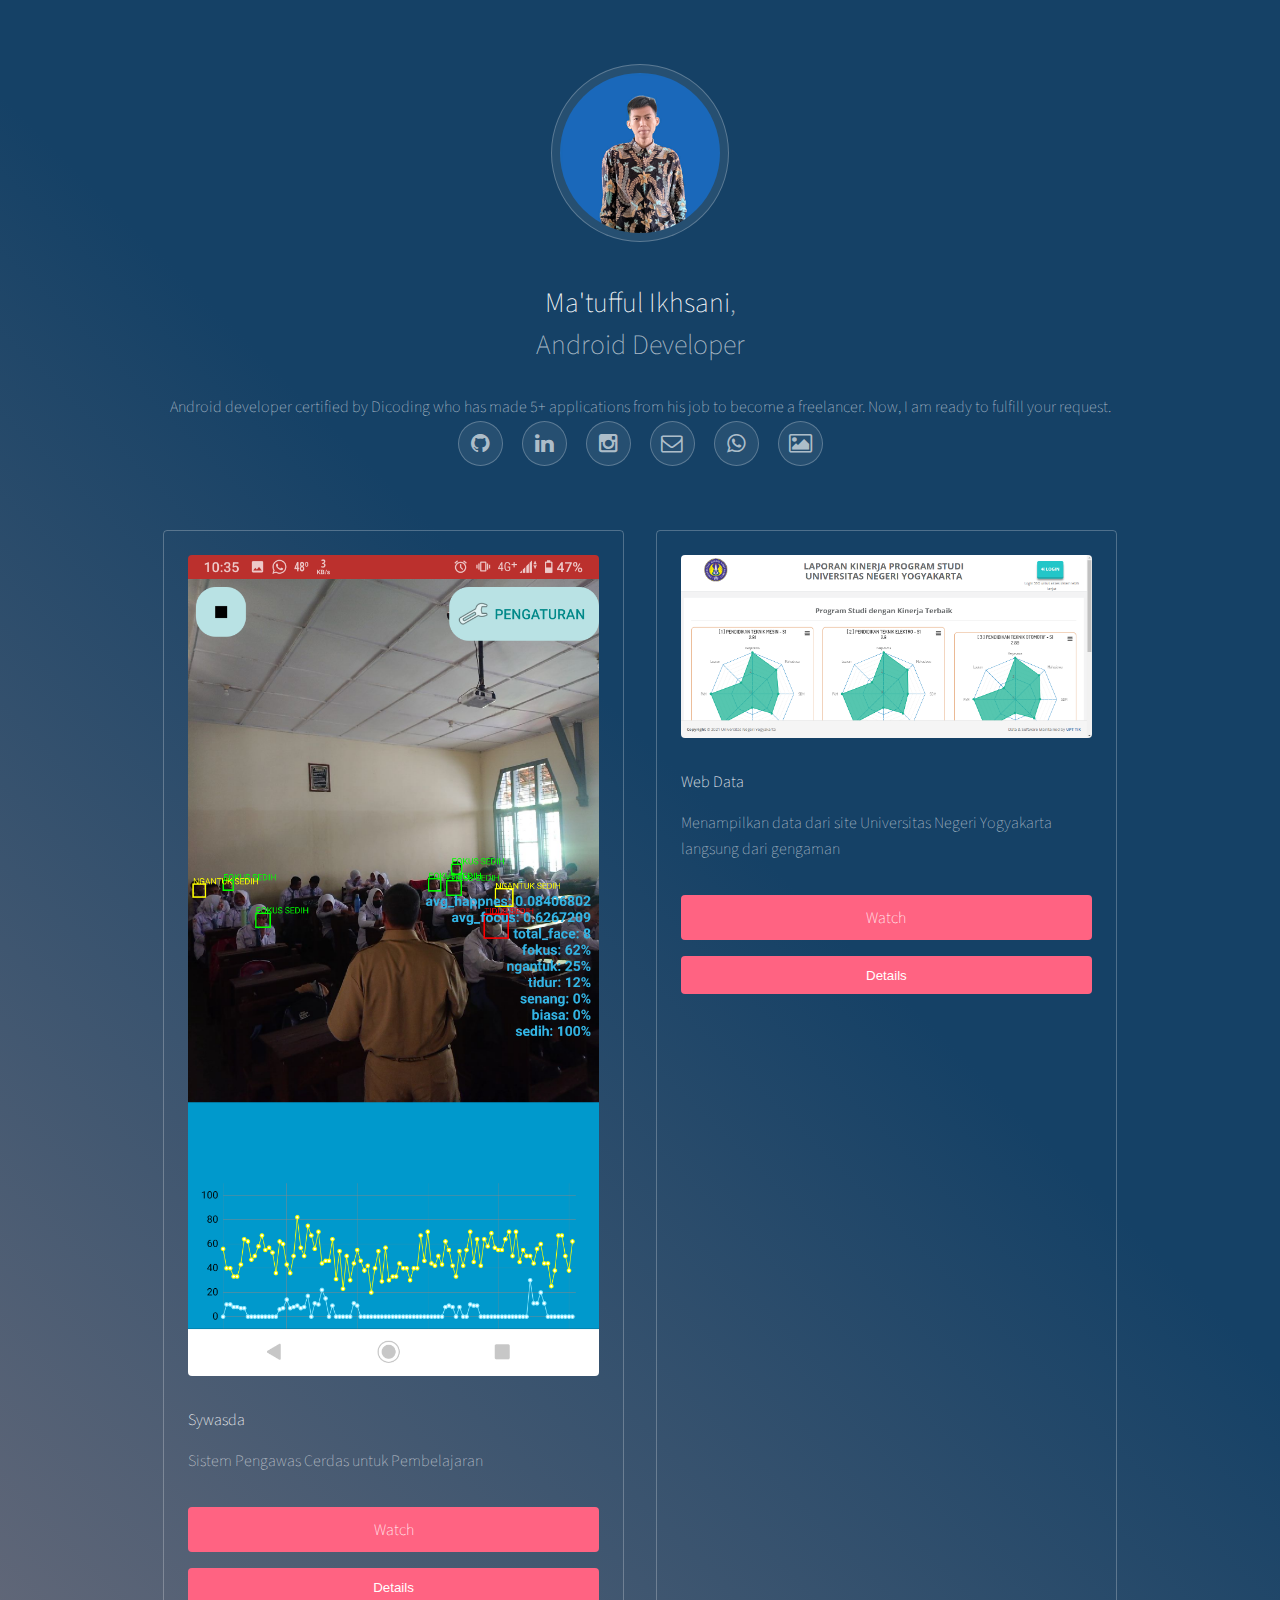
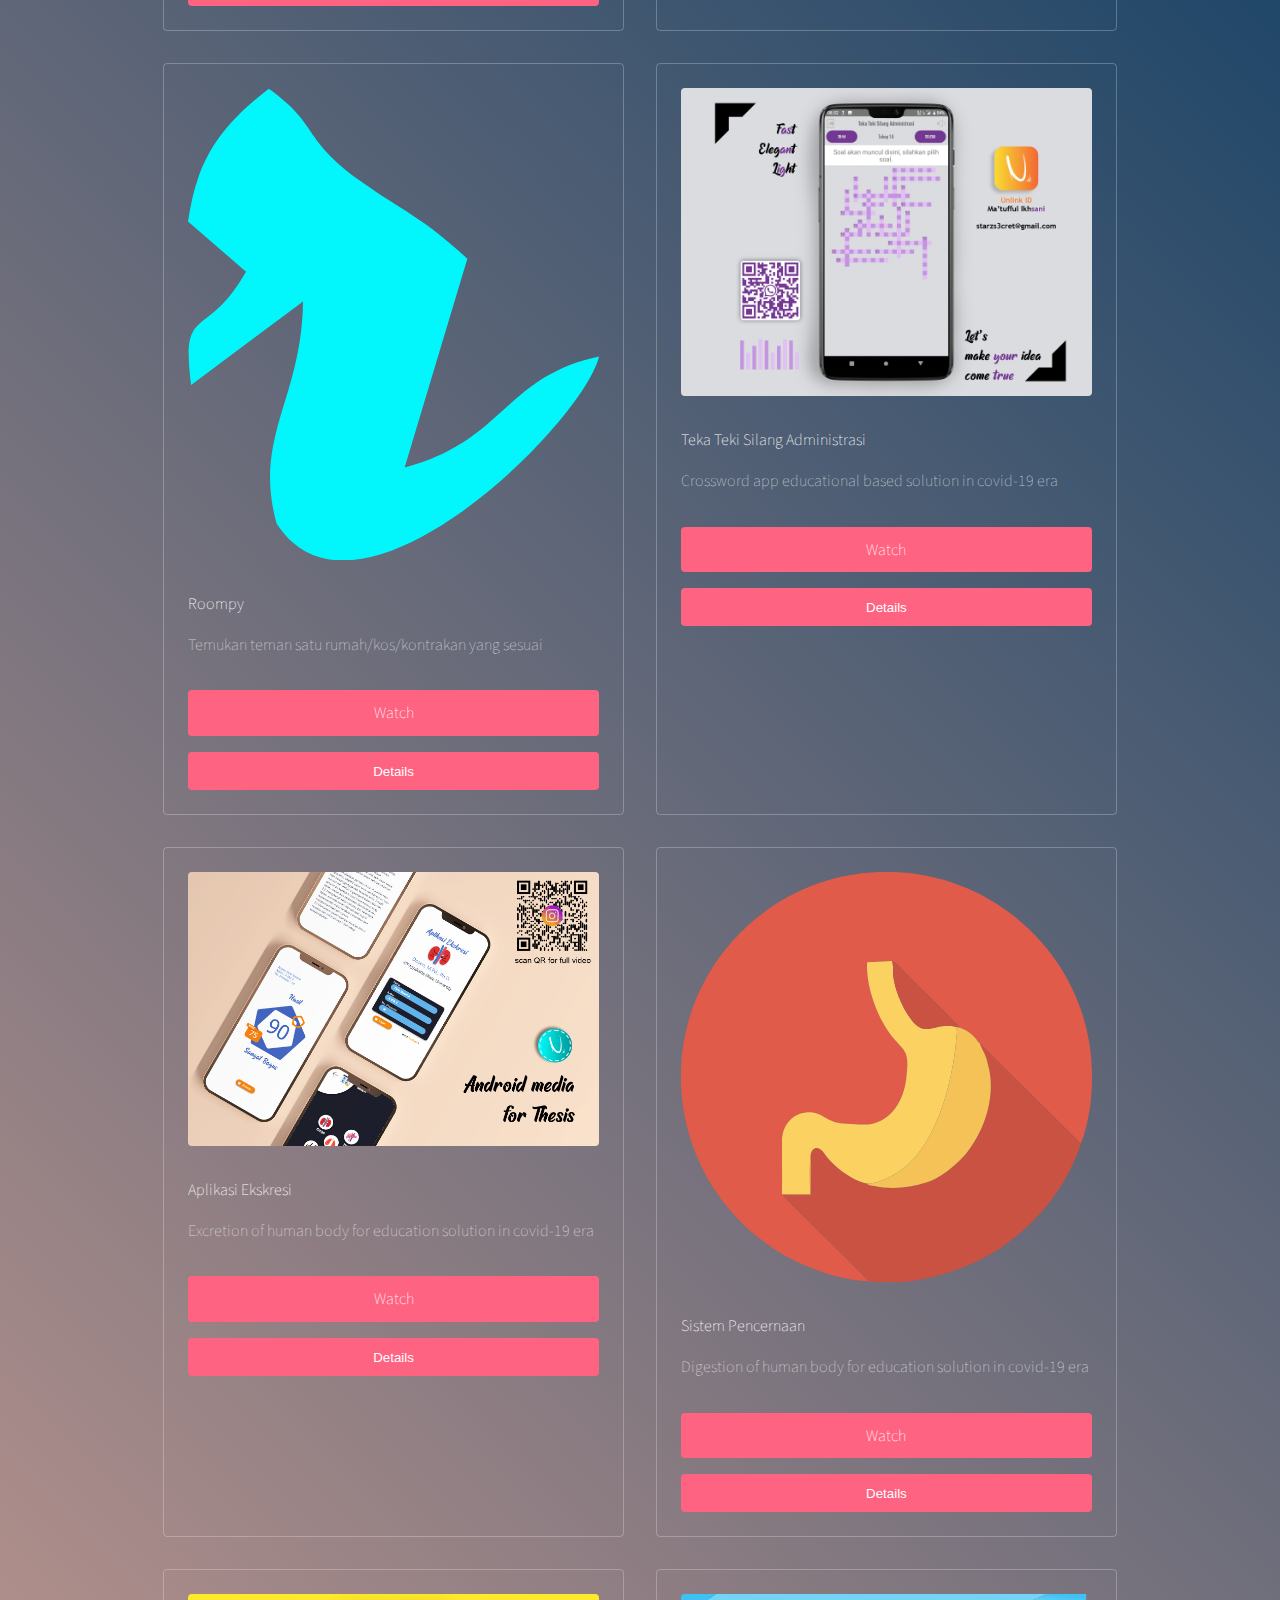
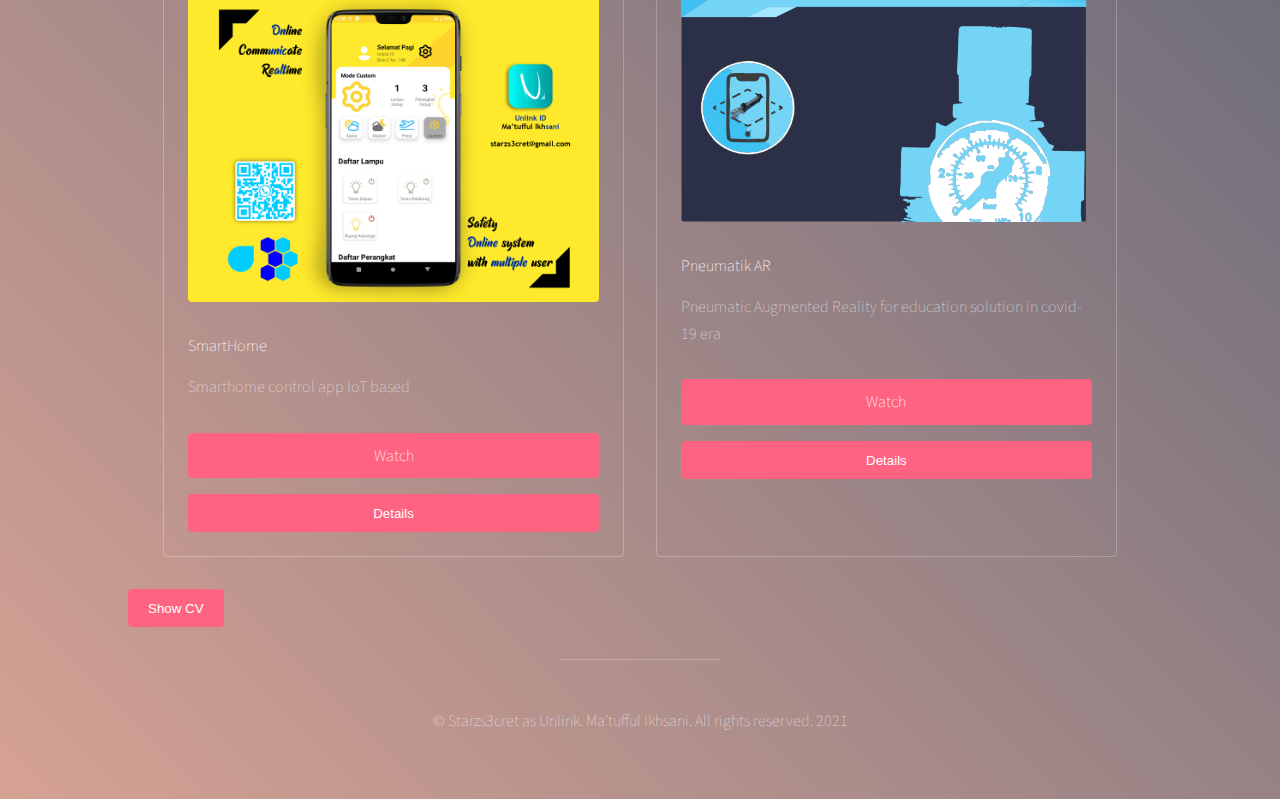
==== commit 8eadb23d: "added sywasda" ====
--- a/index.html
+++ b/index.html
@@ -47,6 +47,20 @@
 
 			<!-- Thumbnails please sort from latest first -->
 			<section class="thumbnails">
+				<!--seven?-->
+				<div class="box">
+					<a href="" class="image fit">
+						<img src="apklist/images/sywasda1.png" alt="" /></a>
+					<div class="inner">
+						<h3>Sywasda</h3>
+						<p>Sistem Pengawas Cerdas untuk Pembelajaran
+						</p>
+						<a href="#" class="button fit" data-poptrox="youtube,800x400">Watch</a>
+						<button class="button fit"
+							onclick="window.location.href='apklist/webdata.html'">Details</button>
+
+					</div>
+				</div>
 				<!-- Six -->
 				<div class="box">
 					<a href="" class="image fit">
@@ -55,9 +69,9 @@
 						<h3>Web Data</h3>
 						<p>Menampilkan data dari site Universitas Negeri Yogyakarta langsung dari gengaman
 						</p>
-						<a href="" class="button fit"
-							data-poptrox="youtube,800x400">Watch</a>
-						<button class="button fit" onclick="window.location.href='apklist/webdata.html'">Details</button>
+						<a href="#" class="button fit" data-poptrox="youtube,800x400">Watch</a>
+						<button class="button fit"
+							onclick="window.location.href='apklist/webdata.html'">Details</button>
 
 					</div>
 				</div>
@@ -151,7 +165,7 @@
 
 					</div>
 				</div>
-				
+
 
 
 			</section>
@@ -184,6 +198,21 @@
 							<a href="images/sertifikat/sertifikat_course_135_514585_150121144347.jpg" class="image fit">
 								<img src="images/sertifikat/sertifikat_course_135_514585_150121144347.jpg" alt="" /></a>
 						</div>
+						<div class="box">
+							<a href="images/sertifikat/sertifikat_course_129_514585_120621223546.jpg" class="image fit">
+								<img src="images/sertifikat/sertifikat_course_129_514585_120621223546.jpg" alt="" /></a>
+						</div>
+					</section>
+					<h3>Certificate Backend Web AWS</h3>
+					<section class="thumbnails">
+						<div class="box">
+							<a href="images/sertifikat/sertifikat_course_251_514585_280521190411.jpg" class="image fit">
+								<img src="images/sertifikat/sertifikat_course_251_514585_280521190411.jpg" alt="" /></a>
+						</div>
+						<div class="box">
+							<a href="images/sertifikat/sertifikat_course_266_514585_070721180708.jpg" class="image fit">
+								<img src="images/sertifikat/sertifikat_course_266_514585_070721180708.jpg" alt="" /></a>
+						</div>
 					</section>
 					<h3>Certificate Data Analysis</h3>
 					<section class="thumbnails">
@@ -232,7 +261,6 @@
 							<a href="images/sertifikat/certificate-DQLABINTP1SVGRNT.jpg" class="image fit">
 								<img src="images/sertifikat/certificate-DQLABINTP1SVGRNT.jpg" alt="" /></a>
 						</div>
-
 					</section>
 					<h3>Another Certificate</h3>
 					<section class="thumbnails">
@@ -242,11 +270,31 @@
 						</div>
 						<div class="box">
 							<a href="images/sertifikat/Certificate NDSC Beginner _2208-2208.jpg" class="image fit">
-							<img src="images/sertifikat/Certificate NDSC Beginner _2208-2208.jpg" alt="" /></a>
+								<img src="images/sertifikat/Certificate NDSC Beginner _2208-2208.jpg" alt="" /></a>
 						</div>
 						<div class="box">
 							<a href="images/sertifikat/Baparekraf Developer Day 2021 Certificate.jpg" class="image fit">
-							<img src="images/sertifikat/Baparekraf Developer Day 2021 Certificate.jpg" alt="" /></a>
+								<img src="images/sertifikat/Baparekraf Developer Day 2021 Certificate.jpg" alt="" /></a>
+						</div>
+						<div class="box">
+							<a href="images/sertifikat/devcoach34.jpg" class="image fit">
+								<img src="images/sertifikat/devcoach34.jpg" alt="" /></a>
+						</div>
+						<div class="box">
+							<a href="images/sertifikat/idcampvirsumit21.jpg" class="image fit">
+								<img src="images/sertifikat/idcampvirsumit21.jpg" alt="" /></a>
+						</div>
+						<div class="box">
+							<a href="images/sertifikat/Teknologi Baru Android di Google I_O 2021 Certificate.jpg"
+								class="image fit">
+								<img src="images/sertifikat/Teknologi Baru Android di Google I_O 2021 Certificate.jpg"
+									alt="" /></a>
+						</div>
+						<div class="box">
+							<a href="images/sertifikat/Ask Us Anything bersama Dicoding X Kampus Merdeka Certificate.jpg"
+								class="image fit">
+								<img src="images/sertifikat/Ask Us Anything bersama Dicoding X Kampus Merdeka Certificate.jpg"
+									alt="" /></a>
 						</div>
 					</section>
 				</div>
@@ -254,7 +302,7 @@
 
 
 		</section>
-		
+
 		<!-- Footer -->
 		<footer id="footer">
 			<p>&copy; Starzs3cret as Unlink. Ma'tufful Ikhsani. All rights reserved. 2021</p>
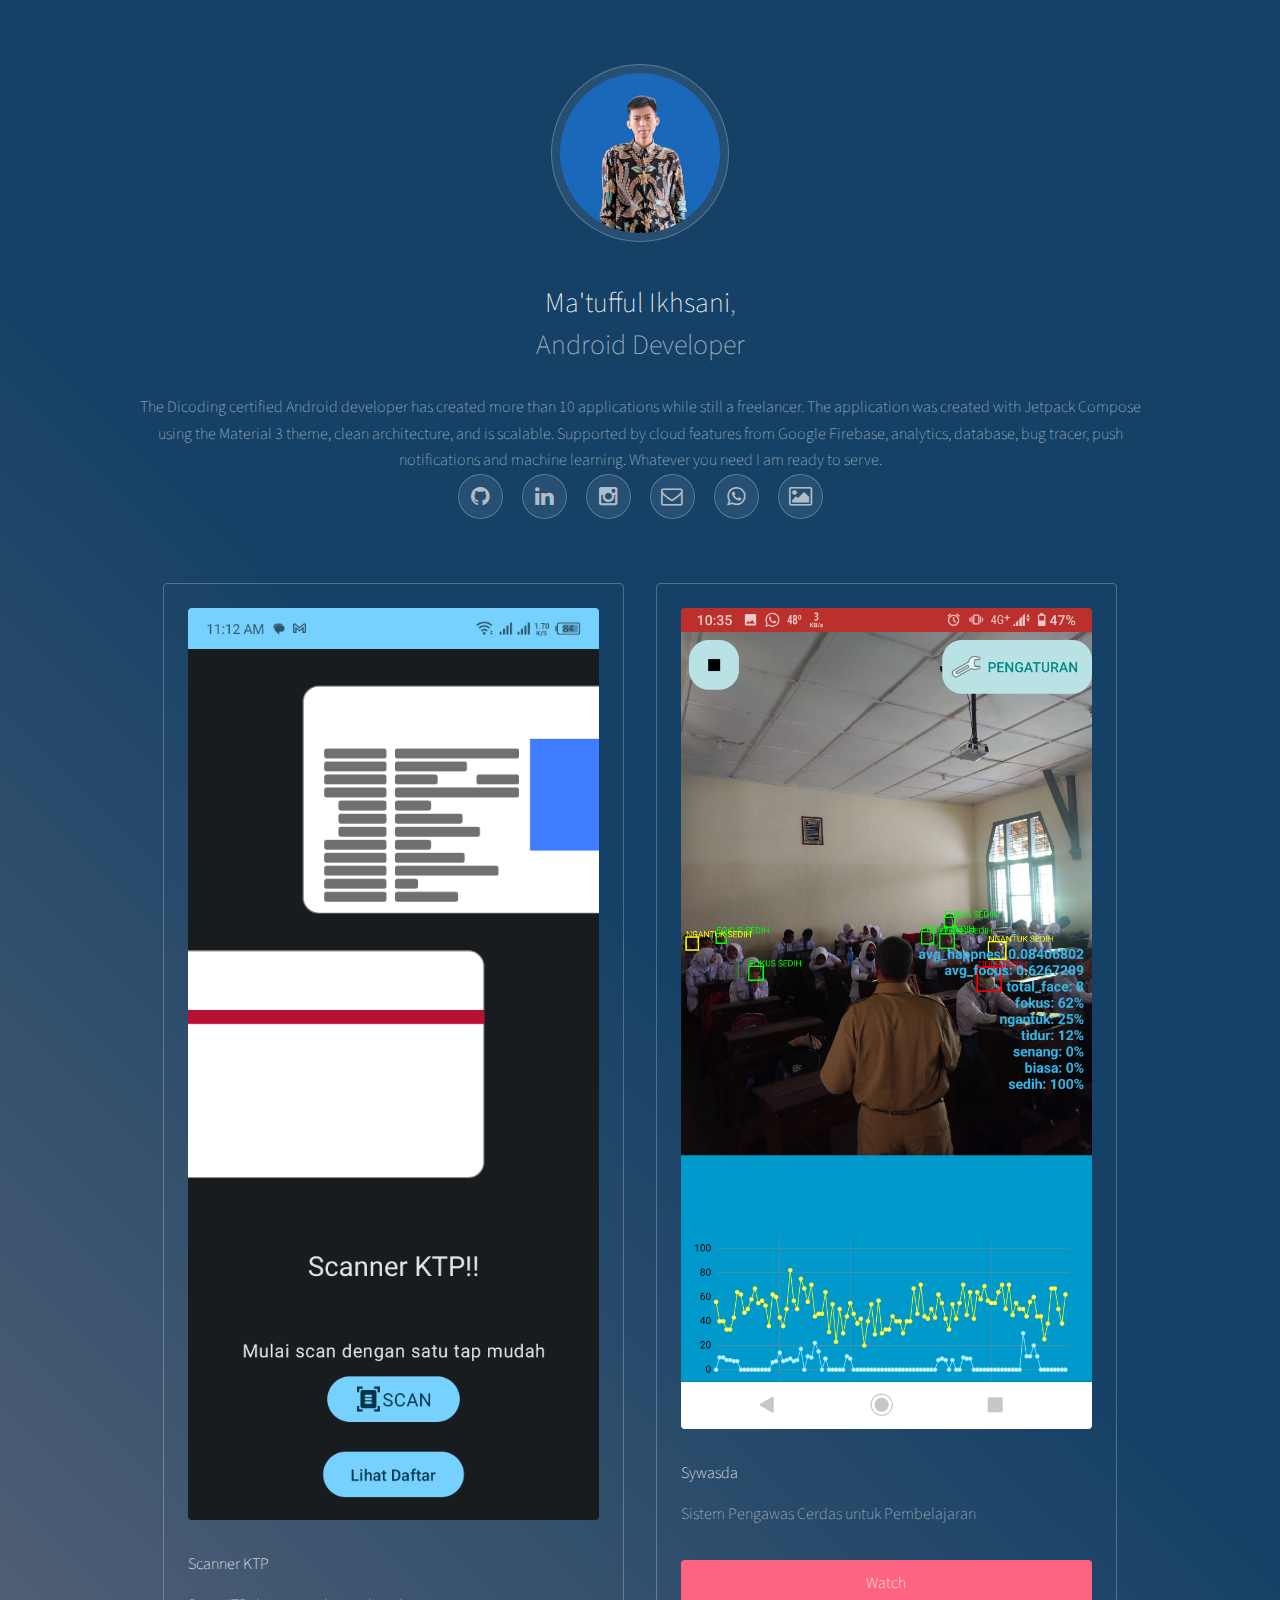
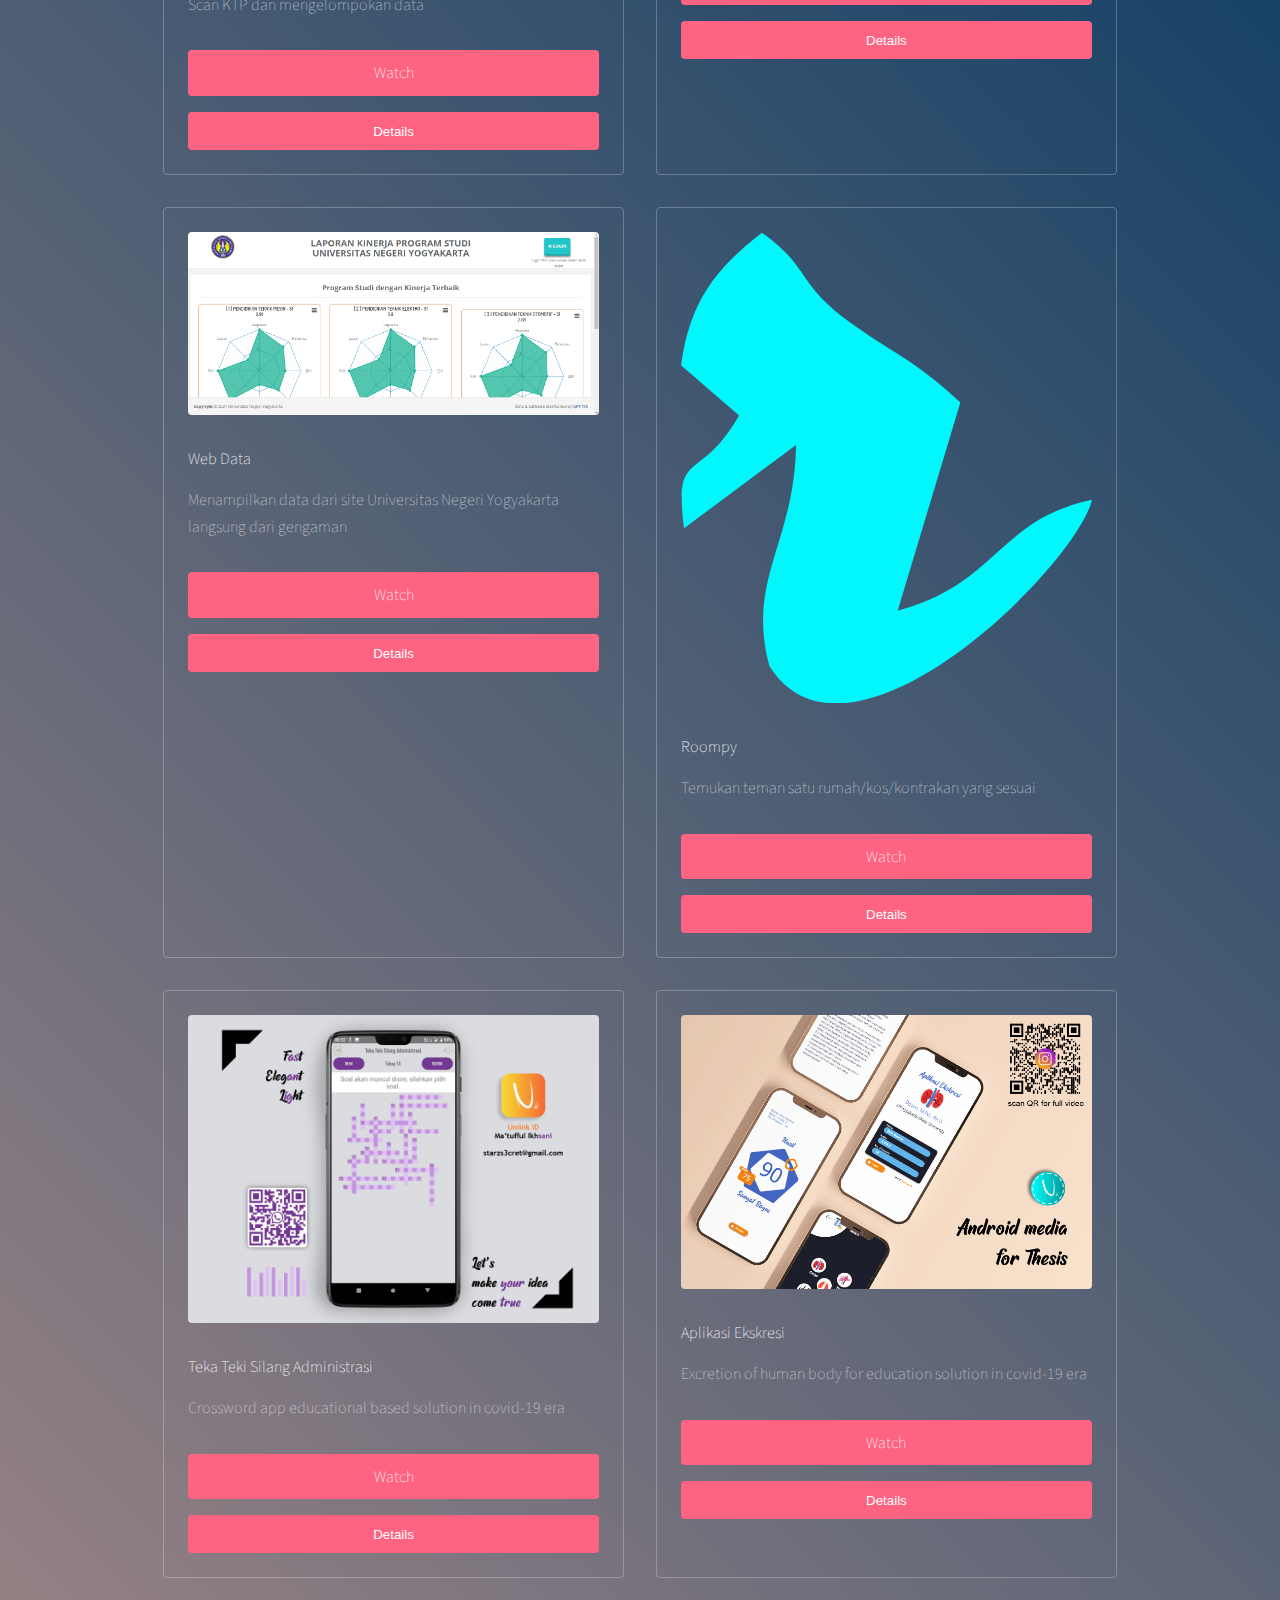
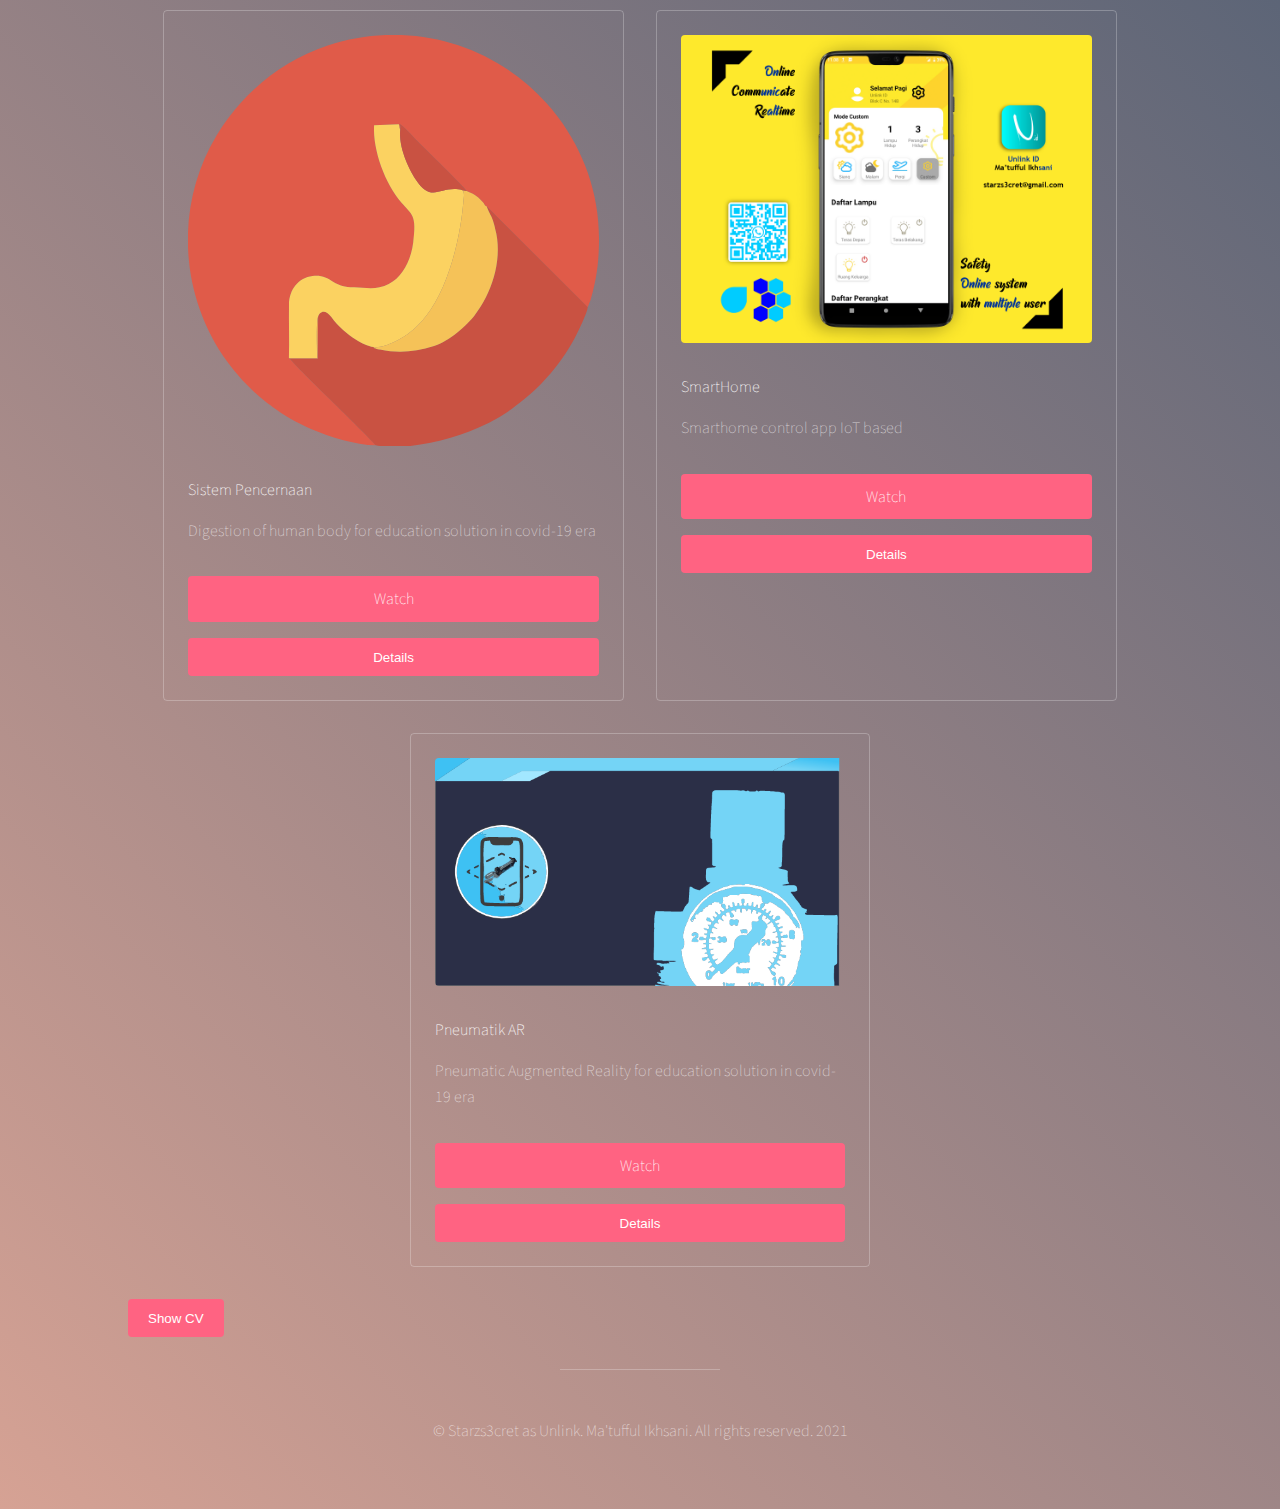
==== commit 304ee63d: "add scanner ktp" ====
--- a/index.html
+++ b/index.html
@@ -23,9 +23,9 @@
 		<header id="header">
 			<span class="avatar"><img src="images/avatar.jpg" alt="" /></span>
 			<h1><strong>Ma'tufful Ikhsani</strong>, <br />Android Developer</h1>
-			<p1> Android developer certified by Dicoding who has made 5+ applications
-				from his job to become a freelancer.
-				Now, I am ready to fulfill your request.</p1>
+			<p1> The Dicoding certified Android developer has created more than 10 applications while still a freelancer. The application was created with Jetpack Compose using the Material 3 theme, clean architecture, and is scalable. Supported by cloud features from Google Firebase, analytics, database, bug tracer, push notifications and machine learning. Whatever you need I am ready to serve.
+
+			</p1>
 			<ul class="icons">
 				<li><a href="https://github.com/starzs3cret" class="icon style2 fa-github"><span
 							class="label">Twitter</span></a></li>
@@ -47,6 +47,20 @@
 
 			<!-- Thumbnails please sort from latest first -->
 			<section class="thumbnails">
+				<!--eight?-->
+				<div class="box">
+					<a href="" class="image fit">
+						<img src="apklist/images/scannerktp1.jpg" alt="" /></a>
+					<div class="inner">
+						<h3>Scanner KTP</h3>
+						<p>Scan KTP dan mengelompokan data
+						</p>
+						<a href="#" class="button fit" data-poptrox="youtube,800x400">Watch</a>
+						<button class="button fit"
+							onclick="window.location.href='apklist/scannerktp.html'">Details</button>
+
+					</div>
+				</div>
 				<!--seven?-->
 				<div class="box">
 					<a href="" class="image fit">
@@ -57,7 +71,7 @@
 						</p>
 						<a href="#" class="button fit" data-poptrox="youtube,800x400">Watch</a>
 						<button class="button fit"
-							onclick="window.location.href='apklist/webdata.html'">Details</button>
+							onclick="window.location.href='apklist/sywasda.html'">Details</button>
 
 					</div>
 				</div>
@@ -182,8 +196,8 @@
 
 				<div class="box" id="myDIV" style="display: none;">
 					<h3>Resume/CV</h3>
-					<a href="images/sertifikat/cv_old_paper3.1.jpg" class="image fit">
-						<img src="images/sertifikat/cv_old_paper3.1.jpg" alt="" /></a>
+					<a href="images/sertifikat/cv last 2023.jpg" class="image fit">
+						<img src="images/sertifikat/cv last 2023.jpg" alt="" /></a>
 					<h3>Certificate Android Developer</h3>
 					<section class="thumbnails">
 						<div class="box">
